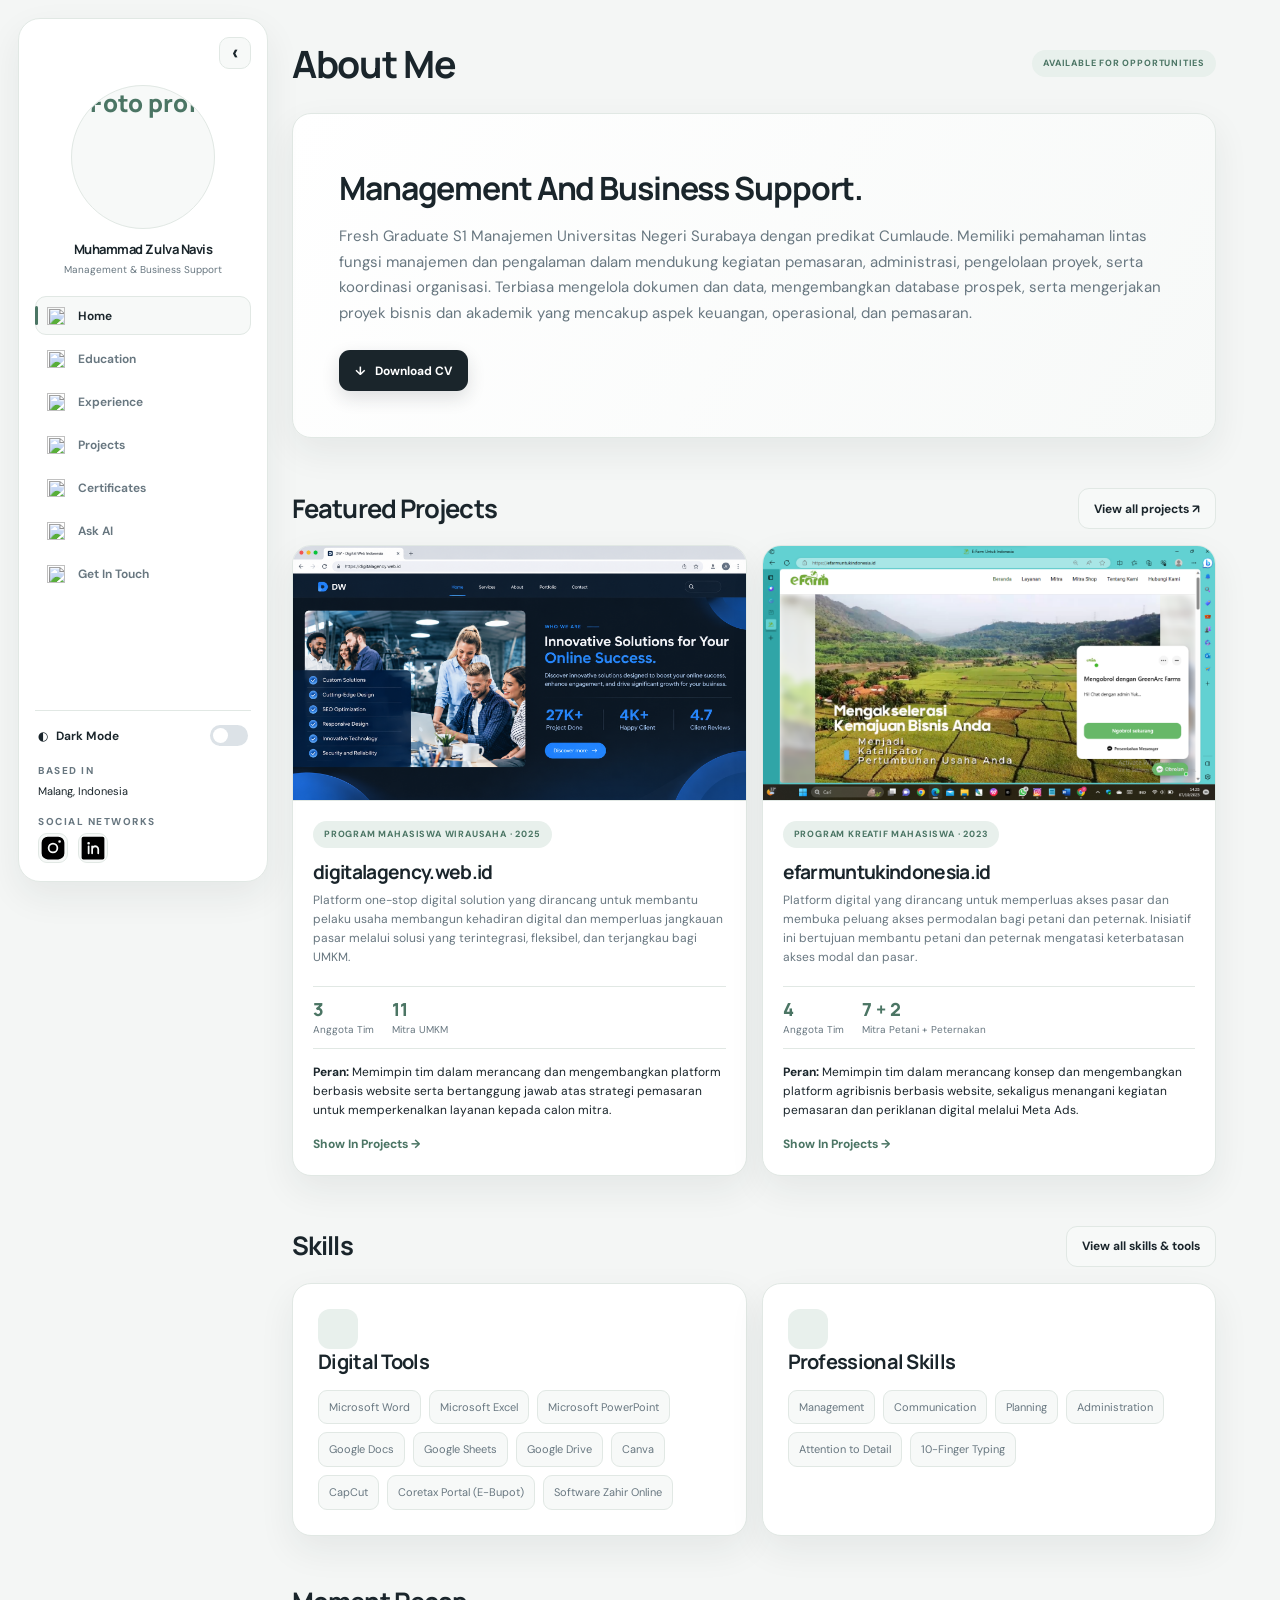
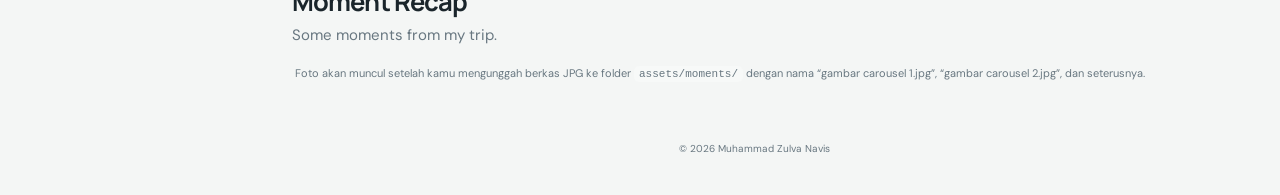
==== index.html @ 905a5ba7 "add new index.html" ====
<!doctype html>
<html lang="id">
<head>
  <meta charset="utf-8"><meta name="viewport" content="width=device-width, initial-scale=1">
  <meta name="description" content="Portfolio Muhammad Zulva Navis — Management & Business Support.">
  <title>Muhammad Zulva Navis | Portfolio</title>
  <link rel="stylesheet" href="styles.css">
</head>
<body data-page="home" data-level="root">
  <header class="mobile-topbar"><span class="mobile-brand">Muhammad Zulva Navis</span><button class="mobile-menu" id="menu-toggle" type="button" aria-label="Buka menu" aria-expanded="false">☰</button></header>
  <div class="app-shell"><aside class="sidebar" id="sidebar"></aside>
    <main class="main-content">
      <header class="page-heading"><div><h1>About Me</h1></div><span class="status-pill">AVAILABLE FOR OPPORTUNITIES</span></header>
      <section class="card intro-card"><h2>Management And Business Support.</h2>
        <p>Fresh Graduate S1 Manajemen Universitas Negeri Surabaya dengan predikat Cumlaude. Memiliki pemahaman lintas fungsi manajemen dan pengalaman dalam mendukung kegiatan pemasaran, administrasi, pengelolaan proyek, serta koordinasi organisasi. Terbiasa mengelola dokumen dan data, mengembangkan database prospek, serta mengerjakan proyek bisnis dan akademik yang mencakup aspek keuangan, operasional, dan pemasaran.</p>
        <a class="button primary" href="https://drive.google.com/file/d/15mM51XFR26ovUHd09dBPt7KfAtYAJ9aQ/view?usp=sharing" target="_blank" rel="noopener noreferrer">↓ &nbsp; Download CV</a>
      </section>
      <section class="content-section"><div class="section-heading"><div><h2>Featured Projects</h2></div><a class="button secondary" href="projects/">View all projects ↗</a></div>
        <div class="project-grid">
          <article class="card project-card featured-project-card"><div class="featured-project-cover"><img src="./assets/asset.webdwi3.png" alt="Thumbnail platform digitalagency.web.id"></div>
            <div class="featured-project-content"><span class="tag">PROGRAM MAHASISWA WIRAUSAHA · 2025</span><h3>digitalagency.web.id</h3><p>Platform one-stop digital solution yang dirancang untuk membantu pelaku usaha membangun kehadiran digital dan memperluas jangkauan pasar melalui solusi yang terintegrasi, fleksibel, dan terjangkau bagi UMKM.</p><div class="metrics"><div><strong>3</strong><span>Anggota Tim</span></div><div><strong>11</strong><span>Mitra UMKM</span></div></div><p class="role"><b>Peran:</b> Memimpin tim dalam merancang dan mengembangkan platform berbasis website serta bertanggung jawab atas strategi pemasaran untuk memperkenalkan layanan kepada calon mitra.</p><a class="text-link" href="projects/">Show In Projects →</a></div>
          </article>
          <article class="card project-card featured-project-card"><div class="featured-project-cover"><img src="./assets/asset.webefarm.png" alt="Thumbnail platform efarmuntukindonesia.id"></div>
            <div class="featured-project-content"><span class="tag">PROGRAM KREATIF MAHASISWA · 2023</span><h3>efarmuntukindonesia.id</h3><p>Platform digital yang dirancang untuk memperluas akses pasar dan membuka peluang akses permodalan bagi petani dan peternak. Inisiatif ini bertujuan membantu petani dan peternak mengatasi keterbatasan akses modal dan pasar.</p><div class="metrics"><div><strong>4</strong><span>Anggota Tim</span></div><div><strong>7 + 2</strong><span>Mitra Petani + Peternakan</span></div></div><p class="role"><b>Peran:</b> Memimpin tim dalam merancang konsep dan mengembangkan platform agribisnis berbasis website, sekaligus menangani kegiatan pemasaran dan periklanan digital melalui Meta Ads.</p><a class="text-link" href="projects/">Show In Projects →</a></div>
          </article>
        </div>
      </section>
      <section class="content-section skills-home-section" id="skills">
        <div class="section-heading"><div><h2>Skills</h2></div><button class="button secondary" id="open-skills-dialog" type="button">View all skills &amp; tools</button></div>
        <div class="skills-grid">
          <section class="card skills-card"><div class="icon-tile"><img src="./assets/asset.degitaltools.svg" alt=""></div><h2>Digital Tools</h2><ul class="tag-list"><li>Microsoft Word</li><li>Microsoft Excel</li><li>Microsoft PowerPoint</li><li>Google Docs</li><li>Google Sheets</li><li>Google Drive</li><li>Canva</li><li>CapCut</li><li>Coretax Portal (E-Bupot)</li><li>Software Zahir Online</li></ul></section>
          <section class="card skills-card"><div class="icon-tile"><img src="./assets/asset.professionalskill.svg" alt=""></div><h2>Professional Skills</h2><ul class="tag-list"><li>Management</li><li>Communication</li><li>Planning</li><li>Administration</li><li>Attention to Detail</li><li>10-Finger Typing</li></ul></section>
        </div>
        <dialog class="skills-dialog" id="skills-dialog" aria-labelledby="skills-dialog-title" aria-describedby="skills-dialog-description">
          <div class="skills-dialog-header"><div><p class="eyebrow">MUHAMMAD ZULVA NAVIS</p><h2 id="skills-dialog-title">Skills &amp; Digital Tools</h2></div><button class="skills-dialog-close" id="close-skills-dialog" type="button" aria-label="Close skills dialog" autofocus>×</button></div>
          <div class="skills-dialog-content"><p class="muted" id="skills-dialog-description">Complete list of professional skills and digital tools.</p>
            <section class="skills-dialog-section" aria-labelledby="dialog-tools-title"><h3 id="dialog-tools-title">Digital Tools</h3><ul class="tag-list"><li>Microsoft Word</li><li>Microsoft Excel</li><li>Microsoft PowerPoint</li><li>Google Docs</li><li>Google Sheets</li><li>Google Drive</li><li>Canva</li><li>CapCut</li><li>Coretax Portal (E-Bupot)</li><li>Software Zahir Online</li></ul></section>
            <section class="skills-dialog-section" aria-labelledby="dialog-professional-title"><h3 id="dialog-professional-title">Professional Skills</h3><ul class="tag-list"><li>Communication</li><li>Teamwork</li><li>Planning</li><li>Problem Solving</li><li>Management</li><li>Administration</li><li>Documentation</li><li>Data Recapitulation</li><li>Coordination</li><li>Attention to Detail</li><li>Organization</li><li>10-Finger Typing</li></ul></section>
          </div>
        </dialog>
      </section>
      <section class="content-section moment-section" id="moment-recap">
        <div class="section-heading"><div><h2>Moment Recap</h2><p class="muted">Some moments from my trip.</p></div></div>
        <div class="moment-carousel" id="moment-carousel" role="region" aria-label="Foto Moment Recap" hidden>
          <div class="moment-column"></div>
          <div class="moment-column"></div>
          <div class="moment-column"></div>
        </div>
        <p class="note moment-empty" id="moment-empty">Foto akan muncul setelah kamu mengunggah berkas JPG ke folder <code>assets/moments/</code> dengan nama “gambar carousel 1.jpg”, “gambar carousel 2.jpg”, dan seterusnya.</p>
        <button class="button secondary moment-pause" id="moment-pause" type="button" aria-pressed="false" hidden>Movement pause</button>
      </section>
      <footer class="site-footer">© <span class="current-year"></span> Muhammad Zulva Navis</footer>
    </main>
  </div><script src="script.js"></script>
</body>
</html>
---- styles.css ----
@import url('https://fonts.googleapis.com/css2?family=DM+Sans:wght@400;500;600;700&family=Manrope:wght@500;600;700;800&display=swap');
:root{color-scheme:light;--bg:#f3f4f6;--surface:#fff;--surface-soft:#f8f9fa;--text:#1b222b;--muted:#737e8a;--line:#e2e6e9;--accent:#496c60;--accent-soft:#eaf0ed;--shadow:0 12px 36px #2330260a}
*{box-sizing:border-box}html{min-width:320px}body{margin:0;background:var(--bg);color:var(--text);font:15px/1.7 'DM Sans',Inter,ui-sans-serif,system-ui,-apple-system,'Segoe UI',sans-serif}h1,h2,h3{font-family:Manrope,Inter,ui-sans-serif,system-ui,-apple-system,'Segoe UI',sans-serif;line-height:1.25;letter-spacing:-.035em;margin-top:0}h1{font-size:clamp(1.8rem,3vw,2.35rem);margin:0}h2{font-size:clamp(1.25rem,2vw,1.7rem);margin:0 0 .65rem}h3{font-size:1.14rem;margin:0 0 .55rem}p{margin:.5rem 0 1rem}a{color:inherit}.app-shell{max-width:1600px;margin:0 auto}.sidebar{position:fixed;inset:18px auto 18px max(18px,calc((100vw - 1600px)/2 + 18px));width:250px;background:var(--surface);border:1px solid var(--line);border-radius:22px;padding:18px 16px;display:flex;flex-direction:column;z-index:5;overflow-y:auto;overscroll-behavior-y:contain;scrollbar-width:thin;scrollbar-color:var(--line) transparent;box-shadow:var(--shadow)}.brand{display:grid;place-items:center;width:35px;height:35px;border-radius:11px;background:var(--accent);color:#fff;text-decoration:none;font:800 12px Manrope,system-ui;letter-spacing:.06em}.identity{text-align:center;padding:13px 0 18px}.avatar{display:grid;place-items:center;width:84px;height:84px;margin:0 auto 12px;border:1px solid var(--line);border-radius:50%;background:var(--surface-soft);color:var(--accent);font:800 24px Manrope,system-ui;box-shadow:0 5px 15px #00000001}.identity h2{font-size:13px;margin:0 0 4px}.identity p{font-size:10px;color:var(--muted);margin:0}.sidebar nav{display:grid;gap:4px}.nav-link{position:relative;display:flex;align-items:center;gap:13px;min-height:39px;padding:8px 11px;border:1px solid transparent;border-radius:11px;text-decoration:none;color:var(--muted);font-size:12px;font-weight:650;transition:background .16s,color .16s,border-color .16s}.nav-icon{width:18px;text-align:center;font-size:17px}.nav-icon-image{width:18px;height:18px;flex:0 0 18px;object-fit:contain}.nav-link:hover,.nav-link[aria-current="page"]{background:var(--surface-soft);border-color:var(--line);color:var(--text)}.nav-link[aria-current="page"]::before{content:'';width:3px;height:19px;position:absolute;margin-left:-12px;border-radius:4px;background:var(--accent)}.sidebar-bottom{margin-top:auto;padding:14px 3px 0;border-top:1px solid var(--line);font-size:11px}.sidebar-bottom p{margin:3px 0}.side-caption,.eyebrow{font-size:10px;letter-spacing:.15em;font-weight:750;color:var(--muted)}.theme-control{display:flex;align-items:center;justify-content:space-between;gap:10px;margin-bottom:16px;font-size:12px;font-weight:650;cursor:pointer}.theme-control input{position:absolute;opacity:0}.switch{width:38px;height:21px;border-radius:99px;background:#dce2e7;position:relative;transition:.2s}.switch::after{content:'';position:absolute;left:3px;top:3px;width:15px;height:15px;border-radius:50%;background:#fff;transition:.2s}.theme-control input:checked+.switch{background:var(--accent)}.theme-control input:checked+.switch::after{transform:translateX(17px)}.social-note{font-size:10px;color:var(--muted)}.main-content{margin-left:292px;padding:36px clamp(24px,5vw,74px) 28px 0;max-width:calc(1600px - 260px)}.page-heading,.section-heading{display:flex;justify-content:space-between;align-items:center;gap:18px;margin-bottom:22px}.page-heading{min-height:55px}.page-heading .eyebrow,.section-heading .eyebrow{margin:0 0 5px}.page-heading p.muted,.section-heading p.muted{margin:5px 0 0}.status-pill,.tag{display:inline-flex;align-items:center;border-radius:99px;background:var(--accent-soft);color:var(--accent);padding:6px 11px;font-weight:750;font-size:9px;letter-spacing:.09em}.card{background:var(--surface);border:1px solid var(--line);border-radius:19px;box-shadow:var(--shadow)}.intro-card{padding:clamp(24px,4vw,46px);background:linear-gradient(120deg,var(--surface),var(--surface-soft))}.intro-card h2{max-width:720px;font-size:clamp(1.5rem,2.5vw,2rem);margin:.5rem 0 1rem}.intro-card>p:not(.eyebrow){max-width:900px;color:#4d5864}.button{display:inline-flex;align-items:center;justify-content:center;min-height:41px;padding:9px 15px;border:1px solid transparent;border-radius:11px;text-decoration:none;font:700 12px 'DM Sans',Inter,system-ui,sans-serif;white-space:nowrap;cursor:pointer;transition:transform .15s,background .15s}.button:hover{transform:translateY(-1px)}.primary{background:#1d2622;color:white;box-shadow:0 6px 14px #12201b1c}.intro-card .button{margin-top:8px}.secondary{background:var(--surface-soft);border-color:var(--line);color:var(--text)}.content-section{margin-top:50px}.section-heading{margin-bottom:16px}.section-heading h2{margin:0}.muted{color:var(--muted)}.project-grid{display:grid;grid-template-columns:repeat(2,minmax(0,1fr));gap:15px}.project-card{padding:23px}.project-card h2,.project-card h3{font-size:1.2rem;margin:13px 0 7px;overflow-wrap:anywhere}.project-card>p{color:var(--muted);font-size:13px}.project-card .role{color:var(--text)}.metrics{display:flex;gap:32px;margin:16px 0;padding:13px 0;border-block:1px solid var(--line)}.metrics div{display:grid}.metrics strong{font:800 21px Manrope,system-ui;color:var(--accent)}.metrics span{font-size:10px;color:var(--muted)}.text-link{font-size:12px;color:var(--accent);font-weight:750;text-decoration:none}.text-link:hover{text-decoration:underline}.site-footer{padding:42px 0 10px;text-align:center;color:var(--muted);font-size:10px}.education-card{display:flex;align-items:center;gap:22px;padding:clamp(25px,5vw,48px)}.edu-mark{display:grid;place-items:center;flex:0 0 auto;width:74px;height:74px;border-radius:18px;background:var(--accent-soft);color:var(--accent);font:800 14px Manrope,system-ui}.education-card h2{font-size:1.65rem}.education-card p{margin:.3rem 0}.education-facts{display:flex;gap:12px;margin-top:18px}.education-facts span{padding:7px 11px;background:var(--surface-soft);border:1px solid var(--line);border-radius:10px;font-size:12px}.education-facts b{color:var(--accent)}.timeline{display:grid;gap:14px}.timeline-card{padding:23px 25px;border-left:3px solid var(--accent)}.date{color:var(--accent);font-size:10px;letter-spacing:.1em;font-weight:750}.timeline-card h2,.leadership-card h2{margin:7px 0 2px;font-size:1.2rem}.timeline-card p{margin:2px 0}.timeline-card ul{padding-left:19px;margin:.8rem 0 0;color:#4e5966;font-size:13px}.timeline-card li+li{margin-top:5px}.leadership-card{padding:25px}.leadership-card>p{color:#4e5966}.highlight-stat{display:flex;align-items:center;gap:14px;padding:14px 17px;margin-top:17px;border-radius:13px;background:var(--accent-soft)}.highlight-stat strong{font:800 28px Manrope,system-ui;color:var(--accent)}.highlight-stat span{font-size:12px;color:var(--muted)}.project-list{display:grid;gap:14px}.project-list .project-card{padding:24px 26px}.project-list .project-card h2{font-size:1.35rem}.project-list .metrics{max-width:340px}.skills-grid{display:grid;grid-template-columns:repeat(2,minmax(0,1fr));gap:15px}.skills-card{padding:25px}.icon-tile{display:grid;place-items:center;width:40px;height:40px;border-radius:12px;background:var(--accent-soft);color:var(--accent);font-size:19px}.skills-card .eyebrow{margin:18px 0 5px}.skills-card h2{font-size:1.25rem}.tag-list{display:flex;flex-wrap:wrap;gap:8px;list-style:none;padding:0;margin:16px 0 0}.tag-list li{padding:7px 10px;border:1px solid var(--line);background:var(--surface-soft);border-radius:9px;color:var(--muted);font-size:11px}.note{font-size:11px;color:var(--muted);margin:14px 3px}.certificate-grid{display:grid;grid-template-columns:repeat(2,minmax(0,1fr));gap:13px}.certificate-card{padding:21px}.certificate-card h2{font-size:1rem;margin:9px 0 5px}.certificate-card p{font-size:12px;color:var(--muted);margin:0}.ask-card{max-width:880px;padding:26px}.ask-intro{display:flex;gap:14px;align-items:flex-start;margin-bottom:22px}.ask-intro h2{font-size:1.25rem;margin:2px 0 5px}.ask-intro p{font-size:12px;margin:0}.ask-card label{display:block;font-weight:700;font-size:12px;margin-bottom:8px}.ask-row{display:flex;gap:9px}.ask-row input{flex:1;min-width:0;border:1px solid var(--line);border-radius:11px;padding:10px 13px;background:var(--surface-soft);color:var(--text);font:inherit;font-size:13px}.suggestions{display:flex;flex-wrap:wrap;gap:8px;margin-top:12px}.suggestions button{border:1px solid var(--line);border-radius:99px;background:var(--surface-soft);color:var(--muted);padding:7px 10px;font:600 10px 'DM Sans',Inter,system-ui,sans-serif;cursor:pointer}.suggestions button:hover{color:var(--text);border-color:var(--accent)}.answer{min-height:48px;padding:13px 15px;margin-top:16px;border-radius:11px;background:var(--surface-soft);color:var(--muted);font-size:12px}.contact-card{max-width:850px;padding:clamp(25px,5vw,46px)}.contact-card h2{max-width:600px;margin:.5rem 0;font-size:clamp(1.45rem,2.4vw,1.9rem)}.contact-methods{display:grid;gap:10px;margin-top:28px}.contact-method{display:flex;align-items:center;gap:13px;padding:13px;border:1px solid var(--line);border-radius:13px;text-decoration:none;background:var(--surface-soft)}.contact-method>span:nth-child(2){display:grid;min-width:0}.contact-method small{font-size:9px;color:var(--muted);letter-spacing:.12em;font-weight:750}.contact-method b{font-size:12px;overflow-wrap:anywhere}.contact-method .arrow{margin-left:auto;color:var(--accent)}
.mobile-menu{display:none}body.dark{color-scheme:dark;--bg:#121715;--surface:#1a211e;--surface-soft:#202925;--text:#edf3ef;--muted:#a1ada6;--line:#303b35;--accent:#91bda8;--accent-soft:#263a31;--shadow:0 12px 36px #0002}body.dark .intro-card>p:not(.eyebrow),body.dark .timeline-card ul,body.dark .leadership-card>p{color:#c3cec7}
@media(max-width:1000px){.sidebar{width:218px;left:12px;inset-block:12px}.main-content{margin-left:252px;padding-right:22px}.certificate-grid,.skills-grid{grid-template-columns:1fr 1fr}}
@media(max-width:700px){.sidebar{inset:0 auto 0 0;width:min(82vw,290px);border-radius:0 20px 20px 0;transform:translateX(-105%);transition:transform .24s;box-shadow:0 0 0 100vmax #0006}.sidebar.open{transform:translateX(0)}.main-content{margin-left:0;padding:22px}.page-heading:not(:has(.status-pill)){align-items:flex-start}.section-heading{flex-direction:column}.section-heading>.button{margin-top:3px}.education-card{gap:13px}.education-card h2{font-size:1.2rem}.project-grid{grid-template-columns:1fr}.certificate-grid,.skills-grid{grid-template-columns:1fr}.mobile-menu{display:block}}
@media(max-width:390px){.page-heading:not(:has(.status-pill)){align-items:flex-start}.section-heading{flex-direction:column}.section-heading>.button{margin-top:3px}.education-card{gap:13px}.education-card h2{font-size:1rem}.education-card .edu-mark{width:60px;height:60px;font-size:11px}.education-facts{flex-direction:column}.education-facts span{font-size:10px}.timeline-card{padding:16px 18px}.project-card h2,.project-card h3{font-size:1rem}.contact-card h2{font-size:1.2rem}.ask-card{padding:16px}.contact-methods{gap:8px}.contact-method{padding:10px;font-size:11px}}

/* Moment Recap: three continuously looping photo columns. */
.moment-carousel[hidden],.moment-pause[hidden]{display:none}
.moment-carousel{display:grid;grid-template-columns:repeat(3,minmax(0,1fr));gap:14px;height:460px;overflow:hidden;position:relative;border-radius:18px}
.moment-column{min-width:0;overflow:hidden;position:relative;-webkit-mask-image:linear-gradient(to bottom,transparent,black 9%,black 91%,transparent);mask-image:linear-gradient(to bottom,transparent,black 9%,black 91%,transparent)}
.moment-track{display:flex;flex-direction:column;will-change:transform;animation:moment-scroll-up 34s linear infinite}
.moment-column:nth-child(2) .moment-track{animation-name:moment-scroll-down;animation-duration:40s}
.moment-column:nth-child(3) .moment-track{animation-duration:38s}
.moment-sequence{display:grid;gap:12px;padding-bottom:12px}
.moment-card{margin:0;overflow:hidden;border:1px solid var(--line);border-radius:15px;background:var(--surface);box-shadow:var(--shadow)}
.moment-card img{display:block;width:100%;aspect-ratio:4/3;object-fit:cover}
.moment-column:hover .moment-track{animation-play-state:paused}
.moment-carousel.is-paused .moment-track{animation-play-state:paused}
.moment-pause{margin-top:14px}
.moment-empty code{padding:2px 5px;border-radius:5px;background:var(--surface-soft)}
@keyframes moment-scroll-up{to{transform:translateY(-50%)}}
@keyframes moment-scroll-down{from{transform:translateY(-50%)}to{transform:translateY(0)}}
@media(max-width:700px){.moment-carousel{grid-template-columns:repeat(2,minmax(0,1fr));gap:10px;height:360px;min-height:260px}.moment-column:nth-child(3){display:none}.moment-sequence{gap:10px;padding-bottom:10px}.moment-card{border-radius:12px}}
@media(max-width:390px){.moment-carousel{height:320px}.moment-card img{aspect-ratio:1/1}}
@media(prefers-reduced-motion:reduce){.moment-track{animation-play-state:paused!important}}

/* Segmented controls for switching content groups on detail pages. */
.segmented-control{display:flex;align-items:center;gap:4px;width:max-content;max-width:100%;margin:0 0 18px;padding:4px;overflow-x:auto;border:1px solid var(--line);border-radius:15px;background:var(--surface-soft);scrollbar-width:thin}
.segment-button{display:inline-flex;flex:0 0 auto;align-items:center;justify-content:center;min-height:40px;padding:8px 16px;border:0;border-radius:11px;background:transparent;color:var(--muted);font:700 13px 'DM Sans',Inter,system-ui,sans-serif;white-space:nowrap;cursor:pointer;transition:background .18s,color .18s,box-shadow .18s}
.segment-button:hover{color:var(--text)}
.segment-button.is-active{background:var(--text);color:var(--surface);box-shadow:0 4px 10px rgba(26,37,43,.14)}
.segment-button:focus-visible,.tab-panel:focus-visible{outline:3px solid color-mix(in srgb,var(--accent) 50%,transparent);outline-offset:2px}
.tab-panel[hidden]{display:none}
@media(max-width:700px){.segmented-control{width:100%;margin-bottom:16px}.segment-button{flex:1 0 auto;padding-inline:13px;font-size:12px}}

/* Education and experience records with aligned metadata and expandable details. */
.record-card{padding:22px 24px;border:1px solid var(--line);border-radius:18px;background:var(--surface);box-shadow:var(--shadow)}
.record-row{display:flex;align-items:flex-start;justify-content:space-between;gap:28px}
.record-main{display:flex;align-items:center;gap:15px;min-width:0}
.record-logo{display:grid;place-items:center;flex:0 0 56px;width:56px;height:56px;border:1px solid var(--line);border-radius:14px;background:var(--surface-soft)}
.record-logo img{display:block;width:50px;height:50px;object-fit:contain}
.record-copy{min-width:0}
.record-kicker{display:block;margin-bottom:4px;color:var(--muted);font-size:9px;font-weight:750;letter-spacing:.13em}
.record-copy h2{margin:0 0 3px;font-size:clamp(1.05rem,1.7vw,1.32rem);letter-spacing:-.025em}
.record-copy p{margin:0;color:var(--muted);font-size:13px;font-weight:600}
.record-meta{display:grid;flex:0 0 min(31%,270px);justify-items:end;gap:9px;padding-top:3px;text-align:right}
.record-meta-line{display:grid;gap:1px;color:var(--muted);font-size:12px;line-height:1.45}
.record-meta-line b{color:var(--muted);font-size:9px;letter-spacing:.1em}
.record-score{display:inline-flex;align-items:center;justify-content:center;padding:6px 10px;border:1px solid var(--line);border-radius:99px;background:var(--surface-soft);color:var(--text);font-size:11px;font-weight:750}
.record-score b{margin-right:5px;color:var(--accent)}
.record-details{margin-top:17px;padding-top:13px;border-top:1px solid var(--line)}
.record-details summary{display:flex;align-items:center;justify-content:space-between;gap:12px;color:var(--text);font-size:12px;font-weight:750;cursor:pointer;list-style:none}
.record-details summary::-webkit-details-marker{display:none}
.record-details summary::after{content:'⌄';color:var(--muted);font-size:17px;line-height:1;transition:transform .18s ease}
.record-details[open] summary::after{transform:rotate(180deg)}
.record-details-content{padding-top:12px;color:var(--muted);font-size:13px}
.record-details-content p{margin:0 0 9px}
.record-details-content ul{margin:0;padding-left:19px}
.record-details-content li+li{margin-top:6px}
.record-details-content .highlight-stat{max-width:400px}
@media(max-width:700px){.record-card{padding:17px}.record-row{display:grid;grid-template-columns:minmax(0,1fr);gap:14px}.record-main{gap:12px}.record-logo{flex-basis:48px;width:48px;height:48px;border-radius:12px}.record-logo img{width:42px;height:42px}.record-meta{grid-template-columns:repeat(2,minmax(0,1fr));justify-items:start;flex-basis:auto;gap:8px 12px;padding:0;text-align:left}.record-meta-line{justify-items:start}}
@media(max-width:390px){.record-meta{grid-template-columns:1fr}.record-copy h2{font-size:1rem}.record-copy p{font-size:12px}}

/* Keep adjacent education records distinct in both segmented panels. */
#education-panel-formal>.record-card+.record-card,#education-panel-training>.record-card+.record-card{margin-top:16px}
@media(max-width:700px){#education-panel-formal>.record-card+.record-card,#education-panel-training>.record-card+.record-card{margin-top:12px}}


/* Shared visual direction: calm neutrals, deep ink and muted green. */
:root{color-scheme:light;--bg:#f4f6f5;--surface:#fff;--surface-soft:#f7f9f8;--text:#1a252b;--muted:#687780;--line:#e1e8e4;--accent:#4b7564;--accent-soft:#e8f0ec;--shadow:0 14px 36px rgba(28,48,39,.07)}
body.dark{color-scheme:dark;--bg:#131a17;--surface:#1b2420;--surface-soft:#222d28;--text:#eef4f0;--muted:#a4b2aa;--line:#34423b;--accent:#9bc3ad;--accent-soft:#293d33;--shadow:0 14px 36px rgba(0,0,0,.2)}
body{font-family:'DM Sans',Inter,ui-sans-serif,system-ui,-apple-system,'Segoe UI',sans-serif}
h1,h2,h3,.identity h2,.mobile-brand{font-family:Manrope,'DM Sans',Inter,ui-sans-serif,system-ui,sans-serif}
.primary{background:var(--text);color:var(--surface);box-shadow:0 7px 18px rgba(26,37,43,.14)}
.intro-card>p:not(.eyebrow),.timeline-card ul,.leadership-card>p{color:var(--muted)}
body.dark .intro-card>p:not(.eyebrow),body.dark .timeline-card ul,body.dark .leadership-card>p{color:var(--muted)}

/* Desktop sidebar collapse and its always-visible control. */
.sidebar-topbar{display:flex;justify-content:flex-end;min-height:31px;margin-bottom:3px}
.sidebar-collapse{display:grid;place-items:center;width:32px;height:32px;border:1px solid var(--line);border-radius:10px;background:var(--surface-soft);color:var(--text);font:600 22px/1 'DM Sans',sans-serif;cursor:pointer;transition:background .18s,color .18s,transform .22s}
.sidebar-collapse:hover{background:var(--accent-soft);color:var(--accent)}
.sidebar-collapse span{display:block;transition:transform .22s ease}
.sidebar{transition:width .24s ease,padding .24s ease;overflow-x:hidden}
.avatar{overflow:hidden}
.avatar img{display:block;width:100%;height:100%;border-radius:inherit;object-fit:cover;object-position:center}
.social-links{display:flex;align-items:center;gap:9px}
.social-links a{display:grid;place-items:center;width:30px;height:30px;border:1px solid var(--line);border-radius:9px;background:var(--surface-soft);transition:background .18s,border-color .18s,transform .18s}
.social-links a:hover{background:var(--accent-soft);border-color:var(--accent);transform:translateY(-1px)}
.social-links img{display:block;width:17px;height:17px;object-fit:contain}
.download-icon{display:block;width:16px;height:16px;filter:brightness(0) invert(1)}
.main-content{transition:margin-left .24s ease,max-width .24s ease}
.theme-label{display:inline-flex;align-items:center;gap:8px}
.sidebar-collapse:focus-visible,.mobile-menu:focus-visible,.nav-link:focus-visible{outline:3px solid color-mix(in srgb,var(--accent) 45%,transparent);outline-offset:2px}
.avatar svg{width:38px;height:38px;fill:none;stroke:currentColor;stroke-width:1.6;stroke-linecap:round;stroke-linejoin:round}
.mobile-topbar{display:none}
.sidebar-backdrop{display:none}
@media(min-width:701px){
  body:not(.sidebar-collapsed) .identity .avatar{width:144px;height:144px}
  body.sidebar-collapsed .sidebar{width:82px;padding:18px 10px}
  body.sidebar-collapsed .main-content{margin-left:124px;max-width:calc(1600px - 92px)}
  body.sidebar-collapsed .sidebar-collapse span{transform:rotate(180deg)}
  body.sidebar-collapsed .identity{padding:10px 0 16px}
  body.sidebar-collapsed .identity .avatar{width:48px;height:48px;margin-bottom:0}
  body.sidebar-collapsed .identity h2,body.sidebar-collapsed .identity p{display:none}
  body.sidebar-collapsed .nav-link{justify-content:center;gap:0;padding-inline:7px}
  body.sidebar-collapsed .nav-link>span:last-child{position:absolute;width:1px;height:1px;padding:0;margin:-1px;overflow:hidden;clip:rect(0,0,0,0);white-space:nowrap;border:0}
  body.sidebar-collapsed .nav-link[aria-current="page"]::before{left:4px;margin-left:0}
  body.sidebar-collapsed .sidebar-bottom{padding-inline:0}
  body.sidebar-collapsed .theme-control{justify-content:center}
  body.sidebar-collapsed .theme-control .theme-text{position:absolute;width:1px;height:1px;padding:0;margin:-1px;overflow:hidden;clip:rect(0,0,0,0);white-space:nowrap;border:0}
  body.sidebar-collapsed .sidebar-bottom>p{display:none}
}
@media(min-width:701px) and (max-width:1000px){
  body.sidebar-collapsed .sidebar{width:74px;padding-inline:9px}
  body.sidebar-collapsed .main-content{margin-left:106px;max-width:calc(100% - 108px)}
}

/* Mobile: a compact top bar controls the drawer from every route. */
@media(max-width:700px){
  body.mobile-sidebar-open{overflow:hidden}
  .mobile-topbar{position:fixed;inset:0 0 auto;z-index:7;display:flex;align-items:center;justify-content:space-between;gap:12px;height:62px;padding:0 16px;background:color-mix(in srgb,var(--surface) 94%,transparent);border-bottom:1px solid var(--line);backdrop-filter:blur(12px)}
  .mobile-brand{min-width:0;overflow:hidden;color:var(--text);font-size:13px;font-weight:800;letter-spacing:-.02em;text-overflow:ellipsis;white-space:nowrap}
  .mobile-menu{display:grid;place-items:center;flex:0 0 42px;width:42px;height:42px;padding:0;border:1px solid var(--line);border-radius:12px;background:var(--surface);color:var(--text);font:500 23px/1 'DM Sans',sans-serif;cursor:pointer;box-shadow:var(--shadow)}
  .sidebar{inset:0 auto 0 0;z-index:6;width:min(82vw,290px);padding:16px;border-radius:0 20px 20px 0;transform:translateX(-105%);transition:transform .24s ease,box-shadow .24s ease;box-shadow:var(--shadow)}
  .sidebar.open{transform:translateX(0)}
  .sidebar-backdrop{position:fixed;inset:0;z-index:5;display:none;width:100%;height:100%;border:0;background:rgba(17,27,23,.38);cursor:pointer}
  body.mobile-sidebar-open .sidebar-backdrop{display:block}
  .sidebar-collapse{display:none}
  .main-content{margin-left:0;max-width:none;padding:82px 22px 28px}
  .section-heading{flex-direction:column;align-items:flex-start}
  .section-heading>.button{align-self:flex-start;margin-top:3px}
  .moment-carousel:hover .moment-track{animation-play-state:running}
  .moment-column:hover .moment-track{animation-play-state:paused}
}
@media(max-width:390px){.main-content{padding-inline:17px}.mobile-topbar{padding-inline:13px}}
.social-links {display: flex; align-items: center; gap: 10px;}
.social-links img {display: block; width: 28px; height: 28px; object-fit: contain;}
.sidebar .social-links img {width: 28px; height: 28px; object-fit: contain;}

/* Project cards and expandable writeups; scoped so other pages keep their layout. */
body[data-page="projects"] .projects-grid{grid-template-columns:repeat(3,minmax(0,1fr));gap:16px;align-items:start}
body[data-page="projects"] .projects-grid>.project-card{display:flex;flex-direction:column;min-width:0;padding:0;overflow:hidden}
body[data-page="projects"] .project-cover{position:relative;display:flex;flex-direction:column;justify-content:flex-end;gap:7px;min-height:150px;aspect-ratio:16/9;padding:17px;overflow:hidden;background:linear-gradient(135deg,#e8f0ec,#ceded5);color:#20362d}
body[data-page="projects"] .project-cover::before{position:absolute;right:-32px;bottom:-70px;width:180px;height:180px;border:1px solid currentColor;border-radius:50%;content:"";opacity:.16}
body[data-page="projects"] .project-cover::after{position:absolute;right:22px;bottom:18px;width:82px;height:82px;border:1px solid currentColor;border-radius:24px;content:"";opacity:.14;transform:rotate(18deg)}
body[data-page="projects"] .project-cover>span,body[data-page="projects"] .project-cover>strong,body[data-page="projects"] .project-cover>i{position:relative;z-index:1}
body[data-page="projects"] .project-cover>span{font-size:8px;font-weight:800;letter-spacing:.16em;opacity:.75}
body[data-page="projects"] .project-cover>strong{max-width:80%;font:800 17px/1.25 Manrope,'DM Sans',sans-serif;overflow-wrap:anywhere}
body[data-page="projects"] .project-cover>i{position:absolute;top:16px;right:16px;display:grid;place-items:center;width:42px;height:42px;border:1px solid currentColor;border-radius:13px;background:#ffffff55;font:800 12px Manrope,sans-serif;font-style:normal}
body[data-page="projects"] .project-cover--farm{background:linear-gradient(135deg,#e4f0e8,#b8d5c0);color:#244b35}
body[data-page="projects"] .project-cover--outdoor{background:linear-gradient(135deg,#f5eadd,#e5c49f);color:#674529}
body[data-page="projects"] .project-cover--accounting{background:linear-gradient(135deg,#e5edf6,#c0d0e4);color:#2b4566}
body[data-page="projects"] .project-cover--tax{background:linear-gradient(135deg,#f3eee0,#e4d39e);color:#554719}
body[data-page="projects"] .project-cover--cycle{background:linear-gradient(135deg,#e9eaf1,#c9cadd);color:#393c5a}
body[data-page="projects"] .project-cover--personal{background:linear-gradient(135deg,#f0e8f3,#d8c5e1);color:#51385f}
body[data-page="projects"] .project-cover img{position:absolute;inset:0;width:100%;height:100%;object-fit:cover}
body[data-page="projects"] .project-card-content{display:flex;flex:1;flex-direction:column;padding:17px}
body[data-page="projects"] .project-card-content>.tag{align-self:flex-start}
body[data-page="projects"] .project-card-content h2{margin:12px 0 7px;font-size:1.08rem;line-height:1.25}
body[data-page="projects"] .project-card-content>p{display:-webkit-box;overflow:hidden;margin:0 0 9px;color:var(--muted);font-size:12px;line-height:1.55;-webkit-box-orient:vertical;-webkit-line-clamp:10}
body[data-page="projects"] .project-card-content>p.role{display:block;margin-top:2px;color:var(--text);-webkit-line-clamp:unset}
body[data-page="projects"] .project-card-content .metrics{gap:18px;margin:8px 0 12px;padding:10px 0}
body[data-page="projects"] .project-card-content .metrics strong{font-size:18px}
body[data-page="projects"] .project-explore{margin-top:auto;padding-top:12px;border-top:1px solid var(--line)}
body[data-page="projects"] .project-explore summary{display:flex;align-items:center;justify-content:space-between;gap:10px;color:var(--text);font-size:12px;font-weight:800;cursor:pointer;list-style:none}
body[data-page="projects"] .project-explore summary::-webkit-details-marker{display:none}
body[data-page="projects"] .project-explore summary span{font-size:16px;transition:transform .18s ease}
body[data-page="projects"] .project-explore[open] summary span{transform:rotate(45deg)}
body[data-page="projects"] .project-writeup{padding-top:13px;color:var(--muted);font-size:12px}
body[data-page="projects"] .writeup-grid{display:grid;gap:13px}
body[data-page="projects"] .writeup-grid h3,body[data-page="projects"] .project-resources h3{margin:0 0 5px;color:var(--text);font-size:12px;letter-spacing:0}
body[data-page="projects"] .writeup-grid p{margin:0;line-height:1.55}
body[data-page="projects"] .writeup-placeholder{color:var(--muted);font-style:italic}
body[data-page="projects"] .project-resources{display:flex;flex-wrap:wrap;gap:7px;margin-top:15px;padding-top:12px;border-top:1px solid var(--line)}
body[data-page="projects"] .project-resources h3{flex-basis:100%}
body[data-page="projects"] .project-resources a,body[data-page="projects"] .project-resources span{padding:5px 8px;border:1px solid var(--line);border-radius:8px;background:var(--surface-soft);color:var(--muted);font-size:10px;text-decoration:none}
body[data-page="projects"] .project-resources a{color:var(--accent);font-weight:750}
@media(min-width:701px) and (max-width:1000px){body[data-page="projects"] .projects-grid{grid-template-columns:repeat(2,minmax(0,1fr))}}
@media(max-width:700px){body[data-page="projects"] .projects-grid{grid-template-columns:minmax(0,1fr);gap:14px}body[data-page="projects"] .project-cover{min-height:170px}}
body[data-page="projects"] .project-highlights {padding-left: 15px;}

/* Higher contrast for monochrome icons in dark mode; keep brand colors intact. */
body.dark .sidebar .nav-icon-image,body.dark .sidebar .theme-icon,body.dark .sidebar .social-links img{filter:brightness(0) invert(1)}
body.dark[data-page="home"] .skills-home-section .icon-tile img{filter:brightness(0) invert(1)}

/* Institution and employer logo holders stay white in both color modes. */
.record-logo{background:#fff}

/* Home featured projects reuse the current project artwork and verified details. */
body[data-page="home"] .featured-project-card{display:flex;flex-direction:column;min-width:0;padding:0;overflow:hidden}
body[data-page="home"] .featured-project-cover{width:100%;aspect-ratio:16/9;overflow:hidden;background:#fff;border-bottom:1px solid var(--line)}
body[data-page="home"] .featured-project-cover img{display:block;width:100%;height:100%;object-fit:cover}
body[data-page="home"] .featured-project-content{display:flex;flex:1;flex-direction:column;align-items:flex-start;padding:20px}
body[data-page="home"] .featured-project-content h3{margin:12px 0 7px}
body[data-page="home"] .featured-project-content>p{color:var(--muted);font-size:12px;line-height:1.6;margin:0 0 10px}
body[data-page="home"] .featured-project-content>p.role{color:var(--text);margin-top:2px}
body[data-page="home"] .featured-project-content .metrics{width:100%;gap:18px;margin:8px 0 12px;padding:10px 0}
body[data-page="home"] .featured-project-content .metrics strong{font-size:18px}
body[data-page="home"] .featured-project-content .text-link{margin-top:auto;padding-top:4px}

/* Certificate previews remain uncropped and keep a white document surface. */
body[data-page="certificates"] .certificate-grid{grid-template-columns:repeat(3,minmax(0,1fr));gap:16px;align-items:stretch}
body[data-page="certificates"] .certificate-card{display:flex;flex-direction:column;min-width:0;padding:0;overflow:hidden}
body[data-page="certificates"] .certificate-preview{position:relative;display:flex;flex-direction:column;align-items:center;justify-content:center;gap:7px;aspect-ratio:16/9;padding:14px;background:#fff;color:#56645d;text-align:center;border-bottom:1px solid var(--line)}
body[data-page="certificates"] .certificate-preview img{display:block;width:100%;height:100%;object-fit:contain;background:#fff}
body[data-page="certificates"] .certificate-preview-icon{display:grid;place-items:center;width:40px;height:40px;border:1px solid #dce4df;border-radius:12px;color:#496c60;font-size:23px;line-height:1}
body[data-page="certificates"] .certificate-preview-label{font-size:9px;font-weight:800;letter-spacing:.14em}
body[data-page="certificates"] .certificate-preview-note{font-size:11px;color:#737e8a}
body[data-page="certificates"] .certificate-card-content{display:flex;flex:1;flex-direction:column;align-items:flex-start;padding:17px}
body[data-page="certificates"] .certificate-card-content .date{display:inline-flex;margin-bottom:8px}
body[data-page="certificates"] .certificate-card-content h2{margin:0 0 7px;font-size:1rem;line-height:1.4;overflow-wrap:anywhere}
body[data-page="certificates"] .certificate-card-content p{margin:0;color:var(--muted);font-size:12px}
body[data-page="certificates"] .certificate-unavailable{margin-top:auto;padding-top:13px;color:var(--muted);font-size:10px}
@media(min-width:701px) and (max-width:1000px){body[data-page="certificates"] .certificate-grid{grid-template-columns:repeat(2,minmax(0,1fr))}}
@media(max-width:700px){body[data-page="certificates"] .certificate-grid{grid-template-columns:minmax(0,1fr);gap:14px}body[data-page="certificates"] .certificate-card-content{padding:16px}}
body[data-page="certificates"] .certificate-year-heading{margin:30px 0 12px;color:var(--muted);font-size:1rem;letter-spacing:.1em}
body[data-page="certificates"] .certificate-preview{display:flex;align-items:center;justify-content:center;padding:8px;text-decoration:none}
body[data-page="certificates"] .certificate-preview:focus-visible{outline:3px solid var(--accent);outline-offset:3px}
body[data-page="certificates"] .certificate-preview img{max-width:100%;max-height:100%;object-fit:contain}
body[data-page="certificates"] .certificate-document-link{display:inline-flex;margin-top:auto;padding-top:13px}
body[data-page="certificates"] .certificate-preview--portrait{isolation:isolate;overflow:hidden;background:#eef2ef}
body[data-page="certificates"] .certificate-preview--portrait::before{position:absolute;inset:-12px;z-index:-1;content:"";background-image:var(--certificate-preview-image);background-position:center;background-size:cover;filter:blur(16px);opacity:.28;transform:scale(1.08)}
body[data-page="certificates"] .certificate-preview--portrait img{position:relative;width:auto;height:100%;max-width:100%;max-height:100%;box-shadow:0 2px 12px rgb(22 35 30 / 22%)}
body[data-page="certificates"] .certificate-related-link{display:inline-flex;margin-top:7px;font-size:11px}
body[data-page="projects"] .project-cover:has(> img)::before,
body[data-page="projects"] .project-cover:has(> img)::after {
  display: none;
}

/* Ask AI: a readable, responsive conversation surface. */
body[data-page="ask"] .ask-layout{max-width:940px;margin:0 auto}
body[data-page="ask"] .ask-card{display:flex;flex-direction:column;max-width:none;min-width:0;padding:clamp(16px,3vw,30px);overflow:hidden}
body[data-page="ask"] .ask-assistant-header{display:flex;align-items:center;gap:15px;padding-bottom:20px;border-bottom:1px solid var(--line)}
body[data-page="ask"] .ask-assistant-icon{display:grid;place-items:center;flex:0 0 48px;width:48px;height:48px;border:1px solid var(--line);border-radius:15px;background:#fff}
body[data-page="ask"] .ask-assistant-icon img{display:block;width:28px;height:28px;object-fit:contain}
body[data-page="ask"] .ask-assistant-header .eyebrow{margin:0 0 3px}
body[data-page="ask"] .ask-assistant-header h2{margin:0;font-size:1.1rem}
body[data-page="ask"] .ask-assistant-header p:not(.eyebrow){margin:4px 0 0;font-size:12px}
body[data-page="ask"] .ask-status{display:inline-flex;align-items:center;gap:7px;margin-left:auto;padding:6px 10px;border:1px solid var(--line);border-radius:999px;color:var(--muted);font-size:10px;white-space:nowrap}
body[data-page="ask"] .ask-status i{width:7px;height:7px;border-radius:50%;background:#45a879}
body[data-page="ask"] .chat-messages{display:grid;align-content:start;gap:17px;max-height:min(52vh,520px);min-height:210px;overflow:auto;padding:24px 4px;scroll-behavior:smooth;overscroll-behavior:contain}
body[data-page="ask"] .chat-message{display:flex;align-items:flex-end;gap:9px;min-width:0}
body[data-page="ask"] .chat-message--user{justify-content:flex-end}
body[data-page="ask"] .chat-avatar{display:grid;place-items:center;flex:0 0 30px;width:30px;height:30px;border:1px solid var(--line);border-radius:10px;background:#fff}
body[data-page="ask"] .chat-avatar img{display:block;width:18px;height:18px;object-fit:contain}
body[data-page="ask"] .chat-bubble{max-width:min(84%,680px);padding:12px 15px;border:1px solid var(--line);border-radius:16px 16px 16px 5px;background:var(--surface-soft);color:var(--text)}
body[data-page="ask"] .chat-message--user .chat-bubble{border-color:var(--text);border-radius:16px 16px 5px 16px;background:var(--text);color:var(--surface)}
body[data-page="ask"] .chat-bubble p{margin:0;font-size:13px;line-height:1.7;overflow-wrap:anywhere}
body[data-page="ask"] .chat-bubble p+p{margin-top:8px}
body[data-page="ask"] .chat-bubble h3,body[data-page="ask"] .chat-bubble h4,body[data-page="ask"] .chat-bubble h5{margin:12px 0 5px;font-size:13px;line-height:1.45;letter-spacing:0}
body[data-page="ask"] .chat-bubble ul,body[data-page="ask"] .chat-bubble ol{margin:7px 0;padding-left:22px}
body[data-page="ask"] .chat-bubble li{padding-left:2px;line-height:1.65}
body[data-page="ask"] .chat-bubble li+li{margin-top:4px}
body[data-page="ask"] .chat-bubble pre{max-width:100%;margin:10px 0;padding:11px 13px;overflow-x:auto;border:1px solid var(--line);border-radius:10px;background:var(--surface);font:12px/1.6 ui-monospace,SFMono-Regular,Consolas,monospace;white-space:pre}
body[data-page="ask"] .chat-bubble p code,body[data-page="ask"] .chat-bubble li code{padding:1px 4px;border-radius:4px;background:var(--line);font:0.9em ui-monospace,SFMono-Regular,Consolas,monospace}
body[data-page="ask"] .chat-bubble a{color:var(--accent);text-underline-offset:2px}
body[data-page="ask"] .chat-related-link{display:inline-flex;margin-top:10px;color:var(--accent);font-size:12px;font-weight:750;text-decoration:none}
body[data-page="ask"] .chat-message--user .chat-related-link{color:inherit}
body[data-page="ask"] .chat-related-link:hover{text-decoration:underline}
body[data-page="ask"] .suggestions{display:flex;flex-wrap:wrap;gap:8px;margin:0 0 14px}
body[data-page="ask"] .suggestions[hidden]{display:none}
body[data-page="ask"] .suggestions button{border:1px solid var(--line);border-radius:999px;background:var(--surface);color:var(--muted);padding:8px 12px;font:600 11px 'DM Sans',Inter,system-ui,sans-serif;cursor:pointer;transition:color .18s,border-color .18s,background .18s}
body[data-page="ask"] .suggestions button:hover,body[data-page="ask"] .suggestions button:focus-visible{border-color:var(--accent);background:var(--accent-soft);color:var(--text)}
body[data-page="ask"] .ask-composer{display:flex;align-items:flex-end;gap:10px;padding:8px;border:1px solid var(--line);border-radius:17px;background:var(--surface);box-shadow:0 4px 16px rgba(28,48,39,.05)}
body[data-page="ask"] .ask-composer:focus-within{border-color:var(--accent);box-shadow:0 0 0 3px color-mix(in srgb,var(--accent) 16%,transparent)}
body[data-page="ask"] .ask-composer textarea{flex:1;min-width:0;min-height:42px;max-height:132px;resize:vertical;border:0;outline:0;padding:10px 11px;background:transparent;color:var(--text);font:inherit;font-size:13px;line-height:1.5}
body[data-page="ask"] .ask-composer textarea::placeholder{color:var(--muted)}
body[data-page="ask"] .ask-send{display:inline-flex;align-items:center;justify-content:center;gap:7px;min-width:78px;height:40px;padding:0 13px;border:0;border-radius:12px;background:var(--text);color:var(--surface);font:700 11px 'DM Sans',Inter,system-ui,sans-serif;cursor:pointer;transition:opacity .18s,transform .18s}
body[data-page="ask"] .ask-send:hover:not(:disabled){transform:translateY(-1px)}
body[data-page="ask"] .ask-send:disabled{opacity:.42;cursor:not-allowed}
body[data-page="ask"] .ask-send:focus-visible,body[data-page="ask"] .suggestions button:focus-visible{outline:3px solid color-mix(in srgb,var(--accent) 40%,transparent);outline-offset:2px}
body[data-page="ask"] .ask-note{margin:10px 4px 0;color:var(--muted);font-size:10px;line-height:1.5}
body[data-page="ask"] .visually-hidden{position:absolute;width:1px;height:1px;padding:0;margin:-1px;overflow:hidden;clip:rect(0,0,0,0);white-space:nowrap;border:0}

/* Contact: three brand-colored routes, without decorative arrow affordances. */
body[data-page="contact"] .contact-card{max-width:1000px;padding:clamp(22px,4vw,42px)}
body[data-page="contact"] .contact-intro{max-width:640px}
body[data-page="contact"] .contact-intro .eyebrow{margin:0 0 8px}
body[data-page="contact"] .contact-intro h2{max-width:600px;margin:0 0 8px;font-size:clamp(1.45rem,2.5vw,2rem)}
body[data-page="contact"] .contact-intro>p:last-child{margin:0;color:var(--muted);font-size:13px}
body[data-page="contact"] .contact-methods{grid-template-columns:repeat(3,minmax(0,1fr));gap:13px;margin-top:28px}
body[data-page="contact"] .contact-method{align-items:flex-start;gap:13px;min-width:0;min-height:128px;padding:17px;border-color:var(--line);background:var(--surface);transition:transform .18s,border-color .18s,box-shadow .18s}
body[data-page="contact"] .contact-method:hover{transform:translateY(-2px);border-color:var(--accent);box-shadow:var(--shadow)}
body[data-page="contact"] .contact-method:focus-visible{outline:3px solid color-mix(in srgb,var(--accent) 42%,transparent);outline-offset:3px}
body[data-page="contact"] .contact-method-icon{display:grid;place-items:center;flex:0 0 42px;width:42px;height:42px;border:1px solid #e6e9e7;border-radius:13px;background:#fff}
body[data-page="contact"] .contact-method-icon img{display:block;width:25px;height:25px;object-fit:contain;filter:none!important}
body[data-page="contact"] .contact-method-copy{display:grid;gap:4px;min-width:0}
body[data-page="contact"] .contact-method-copy small{font-size:9px;color:var(--muted);letter-spacing:.13em;font-weight:800}
body[data-page="contact"] .contact-method-copy b{font-size:12px;line-height:1.45;overflow-wrap:anywhere}
body[data-page="contact"] .contact-method-copy>span{color:var(--muted);font-size:10px;line-height:1.5}

/* Keep Ask AI's frame still; only the conversation list scrolls. */
body[data-page="ask"]{height:100vh;height:100dvh;overflow:hidden}
body[data-page="ask"] .app-shell{height:100vh;height:100dvh;min-height:0;overflow:hidden}
body[data-page="ask"] .main-content{display:flex;flex-direction:column;height:100vh;height:100dvh;min-height:0;overflow:hidden;padding-bottom:12px}
body[data-page="ask"] .page-heading{flex:0 0 auto;margin-bottom:14px}
body[data-page="ask"] .ask-layout{display:flex;flex:1 1 auto;width:100%;min-height:0;margin:0 auto}
body[data-page="ask"] .ask-card{flex:1 1 auto;height:100%;min-height:0}
body[data-page="ask"] .chat-messages{flex:1 1 auto;min-height:0;max-height:none;overflow-y:auto;overscroll-behavior:contain;scrollbar-width:thin}
body[data-page="ask"] .site-footer{flex:0 0 auto;padding:8px 0 0}
body[data-page="ask"] .ask-note{margin-top:6px;margin-bottom:0}
body[data-page="ask"] .chat-message--loading .chat-bubble{color:var(--muted)}

/* Keep the email at its normal type size; give its card a full desktop/tablet row. */
@media(min-width:701px){body[data-page="contact"] .contact-methods{grid-template-columns:repeat(2,minmax(0,1fr))}body[data-page="contact"] .contact-method:first-child{grid-column:1/-1}body[data-page="contact"] .contact-method:first-child .contact-method-copy b{white-space:nowrap;overflow-wrap:normal}}
@media(max-width:700px){body[data-page="ask"] .main-content{height:100dvh;padding:74px 16px 10px}body[data-page="ask"] .page-heading{margin-bottom:10px}body[data-page="ask"] .page-heading h1{font-size:1.55rem}body[data-page="ask"] .page-heading p.muted{font-size:11px;line-height:1.45}body[data-page="ask"] .ask-card{padding:14px}body[data-page="ask"] .chat-messages{min-height:0}body[data-page="ask"] .site-footer{padding-top:6px}}

@media(min-width:701px){body.sidebar-collapsed .sidebar .social-links{display:grid;grid-template-columns:repeat(2,26px);justify-content:center;gap:4px 2px}body.sidebar-collapsed .sidebar .social-links a{width:26px;height:26px}body.sidebar-collapsed .sidebar .social-links img{width:20px;height:20px}}
@media(min-width:701px) and (max-width:1000px){body[data-page="contact"] .contact-methods{grid-template-columns:repeat(2,minmax(0,1fr))}}
@media(max-width:700px){body[data-page="ask"] .ask-assistant-header{align-items:flex-start;gap:11px;padding-bottom:16px}body[data-page="ask"] .ask-assistant-icon{flex-basis:42px;width:42px;height:42px;border-radius:13px}body[data-page="ask"] .ask-assistant-icon img{width:24px;height:24px}body[data-page="ask"] .ask-assistant-header h2{font-size:1rem}body[data-page="ask"] .ask-assistant-header p:not(.eyebrow){font-size:11px}body[data-page="ask"] .ask-status{align-self:flex-start;margin:3px 0 0 auto;padding:5px 8px;font-size:9px}body[data-page="ask"] .chat-messages{max-height:none;min-height:0;padding:19px 0}body[data-page="ask"] .chat-bubble{max-width:88%;padding:11px 13px}body[data-page="ask"] .chat-bubble p{font-size:12px}body[data-page="ask"] .ask-composer{gap:6px;padding:6px}body[data-page="ask"] .ask-composer textarea{padding:9px 7px;font-size:12px}body[data-page="ask"] .ask-send{min-width:42px;width:42px;padding:0}body[data-page="ask"] .ask-send span:first-child{position:absolute;width:1px;height:1px;overflow:hidden;clip:rect(0,0,0,0);white-space:nowrap}body[data-page="contact"] .contact-methods{grid-template-columns:minmax(0,1fr);gap:10px;margin-top:22px}body[data-page="contact"] .contact-method{min-height:0;padding:14px}}
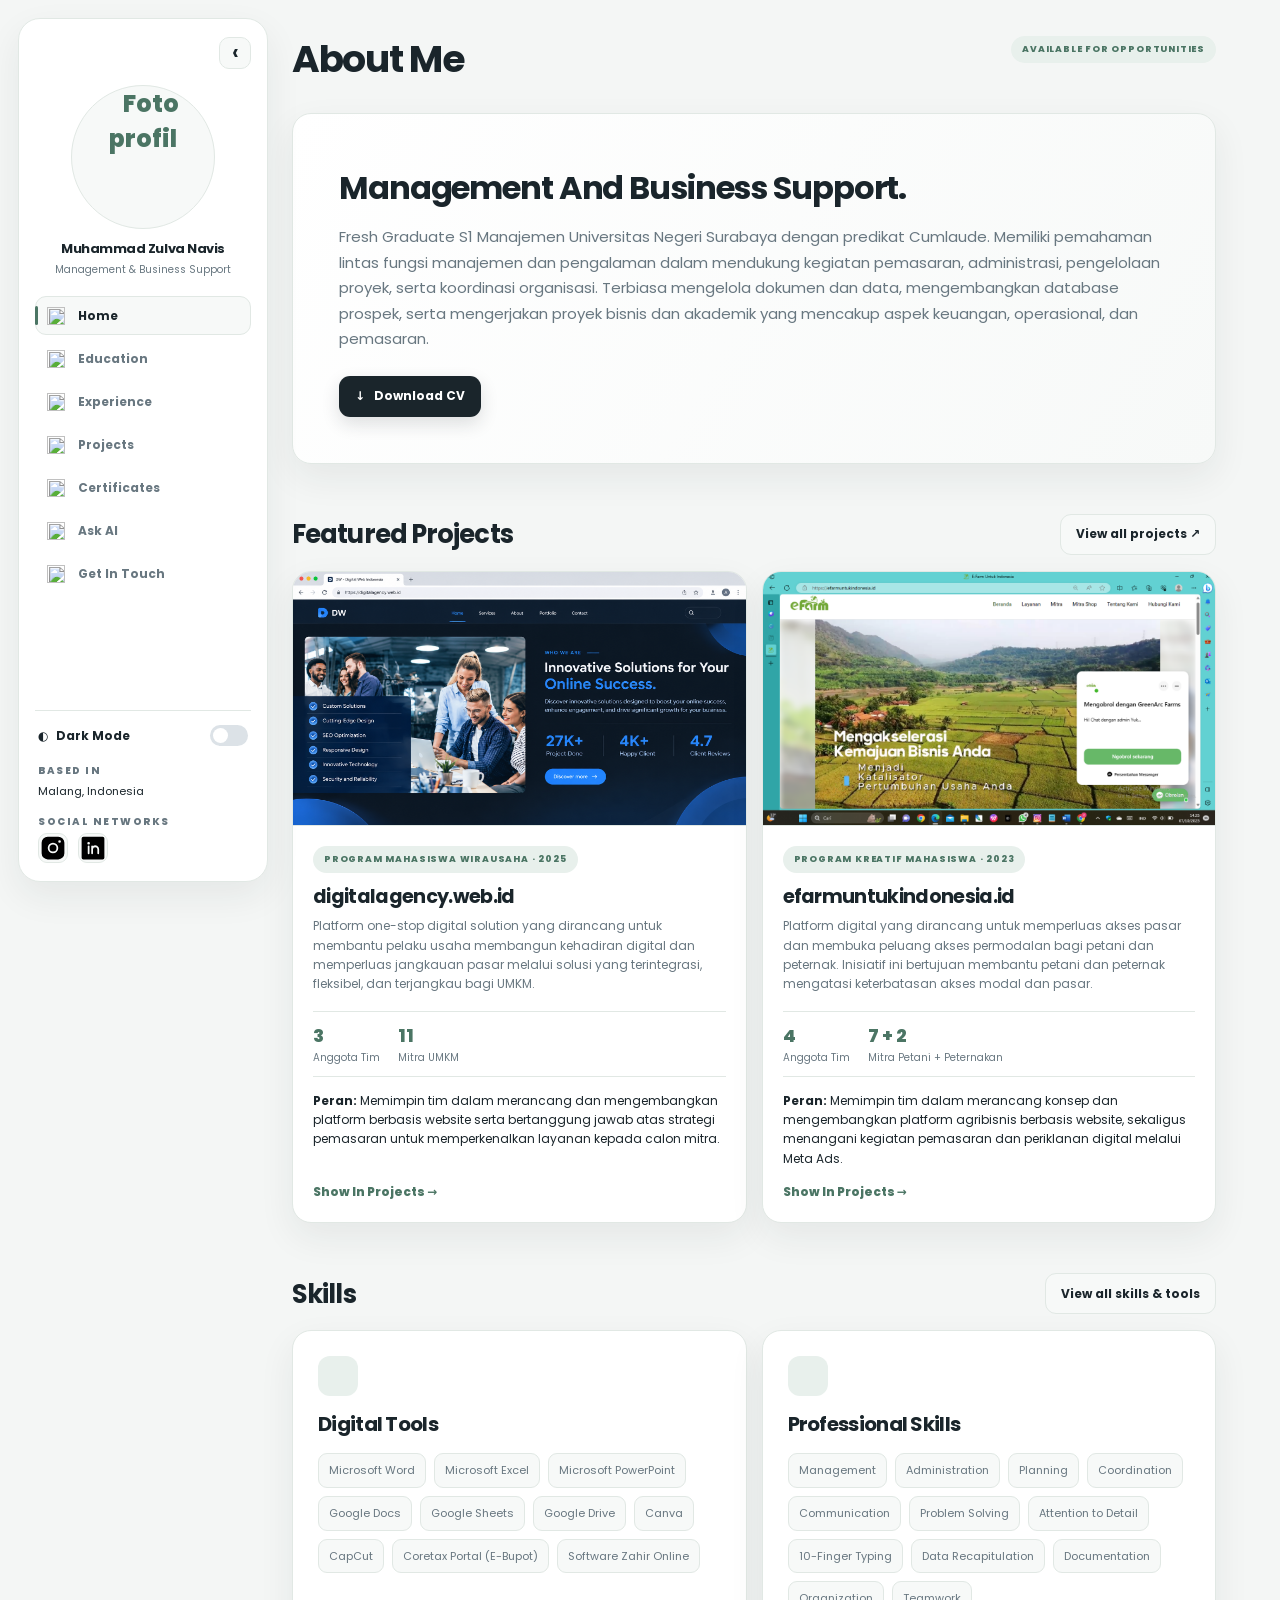
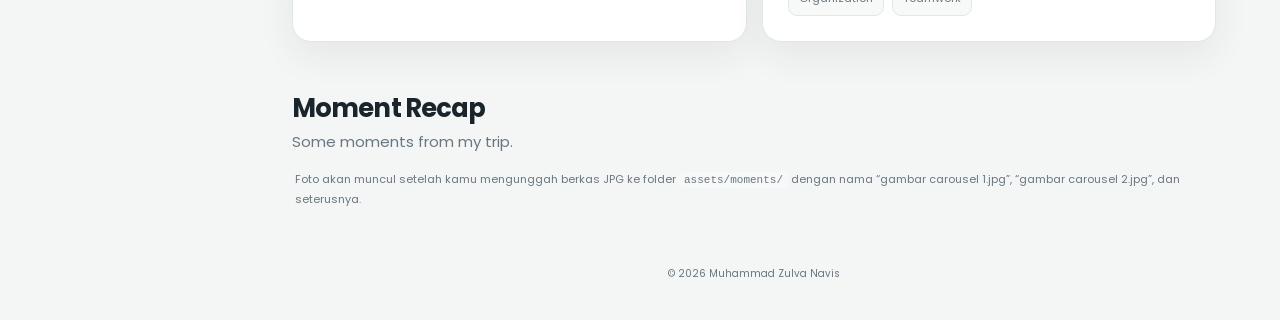
==== commit f1a0d8b5: "Enhance portfolio layout with skills and moment sections Updated the index.html file to include addi" ====
--- a/index.html
+++ b/index.html
@@ -28,14 +28,14 @@
       <section class="content-section skills-home-section" id="skills">
         <div class="section-heading"><div><h2>Skills</h2></div><button class="button secondary" id="open-skills-dialog" type="button">View all skills &amp; tools</button></div>
         <div class="skills-grid">
-          <section class="card skills-card"><div class="icon-tile"><img src="./assets/asset.degitaltools.svg" alt=""></div><h2>Digital Tools</h2><ul class="tag-list"><li>Microsoft Word</li><li>Microsoft Excel</li><li>Microsoft PowerPoint</li><li>Google Docs</li><li>Google Sheets</li><li>Google Drive</li><li>Canva</li><li>CapCut</li><li>Coretax Portal (E-Bupot)</li><li>Software Zahir Online</li></ul></section>
-          <section class="card skills-card"><div class="icon-tile"><img src="./assets/asset.professionalskill.svg" alt=""></div><h2>Professional Skills</h2><ul class="tag-list"><li>Management</li><li>Communication</li><li>Planning</li><li>Administration</li><li>Attention to Detail</li><li>10-Finger Typing</li></ul></section>
+          <section class="card skills-card"><div class="icon-tile"><img src="./assets/asset.degitaltools.svg" alt=""></div><p><p><h2>Digital Tools</h2><ul class="tag-list"><li>Microsoft Word</li><li>Microsoft Excel</li><li>Microsoft PowerPoint</li><li>Google Docs</li><li>Google Sheets</li><li>Google Drive</li><li>Canva</li><li>CapCut</li><li>Coretax Portal (E-Bupot)</li><li>Software Zahir Online</li></ul></section>
+          <section class="card skills-card"><div class="icon-tile"><img src="./assets/asset.professionalskill.svg" alt=""></div><p><p><h2>Professional Skills</h2><ul class="tag-list"><li>Management</li><li>Administration</li><li>Planning</li><li>Coordination</li><li>Communication</li><li>Problem Solving</li><li>Attention to Detail</li><li>10-Finger Typing</li><li>Data Recapitulation</li><li>Documentation</li><li>Organization</li><li>Teamwork</li></ul></section>
         </div>
         <dialog class="skills-dialog" id="skills-dialog" aria-labelledby="skills-dialog-title" aria-describedby="skills-dialog-description">
-          <div class="skills-dialog-header"><div><p class="eyebrow">MUHAMMAD ZULVA NAVIS</p><h2 id="skills-dialog-title">Skills &amp; Digital Tools</h2></div><button class="skills-dialog-close" id="close-skills-dialog" type="button" aria-label="Close skills dialog" autofocus>×</button></div>
-          <div class="skills-dialog-content"><p class="muted" id="skills-dialog-description">Complete list of professional skills and digital tools.</p>
-            <section class="skills-dialog-section" aria-labelledby="dialog-tools-title"><h3 id="dialog-tools-title">Digital Tools</h3><ul class="tag-list"><li>Microsoft Word</li><li>Microsoft Excel</li><li>Microsoft PowerPoint</li><li>Google Docs</li><li>Google Sheets</li><li>Google Drive</li><li>Canva</li><li>CapCut</li><li>Coretax Portal (E-Bupot)</li><li>Software Zahir Online</li></ul></section>
-            <section class="skills-dialog-section" aria-labelledby="dialog-professional-title"><h3 id="dialog-professional-title">Professional Skills</h3><ul class="tag-list"><li>Communication</li><li>Teamwork</li><li>Planning</li><li>Problem Solving</li><li>Management</li><li>Administration</li><li>Documentation</li><li>Data Recapitulation</li><li>Coordination</li><li>Attention to Detail</li><li>Organization</li><li>10-Finger Typing</li></ul></section>
+          <div class="skills-dialog-header"><div><p class="eyebrow">MUHAMMAD ZULVA NAVIS</p><h2 id="skills-dialog-title">Skills &amp; Digital Tools</h2></div><button class="skills-dialog-close" id="close-skills-dialog" type="button" aria-label="Close skills dialog" autofocus>×</button></div>
+          <div class="skills-dialog-content"><p class="muted" id="skills-dialog-description">Complete list of professional skills and digital tools.</p>
+            <section class="skills-dialog-section" aria-labelledby="dialog-tools-title"><h3 id="dialog-tools-title">Digital Tools</h3><ul class="tag-list"><li>Microsoft Word</li><li>Microsoft Excel</li><li>Microsoft PowerPoint</li><li>Google Docs</li><li>Google Sheets</li><li>Google Drive</li><li>Canva</li><li>CapCut</li><li>Coretax Portal (E-Bupot)</li><li>Software Zahir Online</li></ul></section>
+            <section class="skills-dialog-section" aria-labelledby="dialog-professional-title"><h3 id="dialog-professional-title">Professional Skills</h3><ul class="tag-list"><li>Management</li><li>Administration</li><li>Planning</li><li>Coordination</li><li>Communication</li><li>Problem Solving</li><li>Attention to Detail</li><li>10-Finger Typing</li><li>Data Recapitulation</li><li>Documentation</li><li>Organization</li><li>Teamwork</li></ul></section>
           </div>
         </dialog>
       </section>
--- a/styles.css
+++ b/styles.css
@@ -1,6 +1,6 @@
-@import url('https://fonts.googleapis.com/css2?family=DM+Sans:wght@400;500;600;700&family=Manrope:wght@500;600;700;800&display=swap');
+@import url('https://fonts.googleapis.com/css2?family=Poppins:wght@400;500;600;700;800&display=swap');
 :root{color-scheme:light;--bg:#f3f4f6;--surface:#fff;--surface-soft:#f8f9fa;--text:#1b222b;--muted:#737e8a;--line:#e2e6e9;--accent:#496c60;--accent-soft:#eaf0ed;--shadow:0 12px 36px #2330260a}
-*{box-sizing:border-box}html{min-width:320px}body{margin:0;background:var(--bg);color:var(--text);font:15px/1.7 'DM Sans',Inter,ui-sans-serif,system-ui,-apple-system,'Segoe UI',sans-serif}h1,h2,h3{font-family:Manrope,Inter,ui-sans-serif,system-ui,-apple-system,'Segoe UI',sans-serif;line-height:1.25;letter-spacing:-.035em;margin-top:0}h1{font-size:clamp(1.8rem,3vw,2.35rem);margin:0}h2{font-size:clamp(1.25rem,2vw,1.7rem);margin:0 0 .65rem}h3{font-size:1.14rem;margin:0 0 .55rem}p{margin:.5rem 0 1rem}a{color:inherit}.app-shell{max-width:1600px;margin:0 auto}.sidebar{position:fixed;inset:18px auto 18px max(18px,calc((100vw - 1600px)/2 + 18px));width:250px;background:var(--surface);border:1px solid var(--line);border-radius:22px;padding:18px 16px;display:flex;flex-direction:column;z-index:5;overflow-y:auto;overscroll-behavior-y:contain;scrollbar-width:thin;scrollbar-color:var(--line) transparent;box-shadow:var(--shadow)}.brand{display:grid;place-items:center;width:35px;height:35px;border-radius:11px;background:var(--accent);color:#fff;text-decoration:none;font:800 12px Manrope,system-ui;letter-spacing:.06em}.identity{text-align:center;padding:13px 0 18px}.avatar{display:grid;place-items:center;width:84px;height:84px;margin:0 auto 12px;border:1px solid var(--line);border-radius:50%;background:var(--surface-soft);color:var(--accent);font:800 24px Manrope,system-ui;box-shadow:0 5px 15px #00000001}.identity h2{font-size:13px;margin:0 0 4px}.identity p{font-size:10px;color:var(--muted);margin:0}.sidebar nav{display:grid;gap:4px}.nav-link{position:relative;display:flex;align-items:center;gap:13px;min-height:39px;padding:8px 11px;border:1px solid transparent;border-radius:11px;text-decoration:none;color:var(--muted);font-size:12px;font-weight:650;transition:background .16s,color .16s,border-color .16s}.nav-icon{width:18px;text-align:center;font-size:17px}.nav-icon-image{width:18px;height:18px;flex:0 0 18px;object-fit:contain}.nav-link:hover,.nav-link[aria-current="page"]{background:var(--surface-soft);border-color:var(--line);color:var(--text)}.nav-link[aria-current="page"]::before{content:'';width:3px;height:19px;position:absolute;margin-left:-12px;border-radius:4px;background:var(--accent)}.sidebar-bottom{margin-top:auto;padding:14px 3px 0;border-top:1px solid var(--line);font-size:11px}.sidebar-bottom p{margin:3px 0}.side-caption,.eyebrow{font-size:10px;letter-spacing:.15em;font-weight:750;color:var(--muted)}.theme-control{display:flex;align-items:center;justify-content:space-between;gap:10px;margin-bottom:16px;font-size:12px;font-weight:650;cursor:pointer}.theme-control input{position:absolute;opacity:0}.switch{width:38px;height:21px;border-radius:99px;background:#dce2e7;position:relative;transition:.2s}.switch::after{content:'';position:absolute;left:3px;top:3px;width:15px;height:15px;border-radius:50%;background:#fff;transition:.2s}.theme-control input:checked+.switch{background:var(--accent)}.theme-control input:checked+.switch::after{transform:translateX(17px)}.social-note{font-size:10px;color:var(--muted)}.main-content{margin-left:292px;padding:36px clamp(24px,5vw,74px) 28px 0;max-width:calc(1600px - 260px)}.page-heading,.section-heading{display:flex;justify-content:space-between;align-items:center;gap:18px;margin-bottom:22px}.page-heading{min-height:55px}.page-heading .eyebrow,.section-heading .eyebrow{margin:0 0 5px}.page-heading p.muted,.section-heading p.muted{margin:5px 0 0}.status-pill,.tag{display:inline-flex;align-items:center;border-radius:99px;background:var(--accent-soft);color:var(--accent);padding:6px 11px;font-weight:750;font-size:9px;letter-spacing:.09em}.card{background:var(--surface);border:1px solid var(--line);border-radius:19px;box-shadow:var(--shadow)}.intro-card{padding:clamp(24px,4vw,46px);background:linear-gradient(120deg,var(--surface),var(--surface-soft))}.intro-card h2{max-width:720px;font-size:clamp(1.5rem,2.5vw,2rem);margin:.5rem 0 1rem}.intro-card>p:not(.eyebrow){max-width:900px;color:#4d5864}.button{display:inline-flex;align-items:center;justify-content:center;min-height:41px;padding:9px 15px;border:1px solid transparent;border-radius:11px;text-decoration:none;font:700 12px 'DM Sans',Inter,system-ui,sans-serif;white-space:nowrap;cursor:pointer;transition:transform .15s,background .15s}.button:hover{transform:translateY(-1px)}.primary{background:#1d2622;color:white;box-shadow:0 6px 14px #12201b1c}.intro-card .button{margin-top:8px}.secondary{background:var(--surface-soft);border-color:var(--line);color:var(--text)}.content-section{margin-top:50px}.section-heading{margin-bottom:16px}.section-heading h2{margin:0}.muted{color:var(--muted)}.project-grid{display:grid;grid-template-columns:repeat(2,minmax(0,1fr));gap:15px}.project-card{padding:23px}.project-card h2,.project-card h3{font-size:1.2rem;margin:13px 0 7px;overflow-wrap:anywhere}.project-card>p{color:var(--muted);font-size:13px}.project-card .role{color:var(--text)}.metrics{display:flex;gap:32px;margin:16px 0;padding:13px 0;border-block:1px solid var(--line)}.metrics div{display:grid}.metrics strong{font:800 21px Manrope,system-ui;color:var(--accent)}.metrics span{font-size:10px;color:var(--muted)}.text-link{font-size:12px;color:var(--accent);font-weight:750;text-decoration:none}.text-link:hover{text-decoration:underline}.site-footer{padding:42px 0 10px;text-align:center;color:var(--muted);font-size:10px}.education-card{display:flex;align-items:center;gap:22px;padding:clamp(25px,5vw,48px)}.edu-mark{display:grid;place-items:center;flex:0 0 auto;width:74px;height:74px;border-radius:18px;background:var(--accent-soft);color:var(--accent);font:800 14px Manrope,system-ui}.education-card h2{font-size:1.65rem}.education-card p{margin:.3rem 0}.education-facts{display:flex;gap:12px;margin-top:18px}.education-facts span{padding:7px 11px;background:var(--surface-soft);border:1px solid var(--line);border-radius:10px;font-size:12px}.education-facts b{color:var(--accent)}.timeline{display:grid;gap:14px}.timeline-card{padding:23px 25px;border-left:3px solid var(--accent)}.date{color:var(--accent);font-size:10px;letter-spacing:.1em;font-weight:750}.timeline-card h2,.leadership-card h2{margin:7px 0 2px;font-size:1.2rem}.timeline-card p{margin:2px 0}.timeline-card ul{padding-left:19px;margin:.8rem 0 0;color:#4e5966;font-size:13px}.timeline-card li+li{margin-top:5px}.leadership-card{padding:25px}.leadership-card>p{color:#4e5966}.highlight-stat{display:flex;align-items:center;gap:14px;padding:14px 17px;margin-top:17px;border-radius:13px;background:var(--accent-soft)}.highlight-stat strong{font:800 28px Manrope,system-ui;color:var(--accent)}.highlight-stat span{font-size:12px;color:var(--muted)}.project-list{display:grid;gap:14px}.project-list .project-card{padding:24px 26px}.project-list .project-card h2{font-size:1.35rem}.project-list .metrics{max-width:340px}.skills-grid{display:grid;grid-template-columns:repeat(2,minmax(0,1fr));gap:15px}.skills-card{padding:25px}.icon-tile{display:grid;place-items:center;width:40px;height:40px;border-radius:12px;background:var(--accent-soft);color:var(--accent);font-size:19px}.skills-card .eyebrow{margin:18px 0 5px}.skills-card h2{font-size:1.25rem}.tag-list{display:flex;flex-wrap:wrap;gap:8px;list-style:none;padding:0;margin:16px 0 0}.tag-list li{padding:7px 10px;border:1px solid var(--line);background:var(--surface-soft);border-radius:9px;color:var(--muted);font-size:11px}.note{font-size:11px;color:var(--muted);margin:14px 3px}.certificate-grid{display:grid;grid-template-columns:repeat(2,minmax(0,1fr));gap:13px}.certificate-card{padding:21px}.certificate-card h2{font-size:1rem;margin:9px 0 5px}.certificate-card p{font-size:12px;color:var(--muted);margin:0}.ask-card{max-width:880px;padding:26px}.ask-intro{display:flex;gap:14px;align-items:flex-start;margin-bottom:22px}.ask-intro h2{font-size:1.25rem;margin:2px 0 5px}.ask-intro p{font-size:12px;margin:0}.ask-card label{display:block;font-weight:700;font-size:12px;margin-bottom:8px}.ask-row{display:flex;gap:9px}.ask-row input{flex:1;min-width:0;border:1px solid var(--line);border-radius:11px;padding:10px 13px;background:var(--surface-soft);color:var(--text);font:inherit;font-size:13px}.suggestions{display:flex;flex-wrap:wrap;gap:8px;margin-top:12px}.suggestions button{border:1px solid var(--line);border-radius:99px;background:var(--surface-soft);color:var(--muted);padding:7px 10px;font:600 10px 'DM Sans',Inter,system-ui,sans-serif;cursor:pointer}.suggestions button:hover{color:var(--text);border-color:var(--accent)}.answer{min-height:48px;padding:13px 15px;margin-top:16px;border-radius:11px;background:var(--surface-soft);color:var(--muted);font-size:12px}.contact-card{max-width:850px;padding:clamp(25px,5vw,46px)}.contact-card h2{max-width:600px;margin:.5rem 0;font-size:clamp(1.45rem,2.4vw,1.9rem)}.contact-methods{display:grid;gap:10px;margin-top:28px}.contact-method{display:flex;align-items:center;gap:13px;padding:13px;border:1px solid var(--line);border-radius:13px;text-decoration:none;background:var(--surface-soft)}.contact-method>span:nth-child(2){display:grid;min-width:0}.contact-method small{font-size:9px;color:var(--muted);letter-spacing:.12em;font-weight:750}.contact-method b{font-size:12px;overflow-wrap:anywhere}.contact-method .arrow{margin-left:auto;color:var(--accent)}
+*{box-sizing:border-box}html{min-width:320px}body{margin:0;background:var(--bg);color:var(--text);font:15px/1.7 'Poppins',Inter,ui-sans-serif,system-ui,-apple-system,'Segoe UI',sans-serif}h1,h2,h3{font-family:Poppins,Inter,ui-sans-serif,system-ui,-apple-system,'Segoe UI',sans-serif;line-height:1.25;letter-spacing:-.035em;margin-top:0}h1{font-size:clamp(1.8rem,3vw,2.35rem);margin:0}h2{font-size:clamp(1.25rem,2vw,1.7rem);margin:0 0 .65rem}h3{font-size:1.14rem;margin:0 0 .55rem}p{margin:.5rem 0 1rem}a{color:inherit}.app-shell{max-width:1600px;margin:0 auto}.sidebar{position:fixed;inset:18px auto 18px max(18px,calc((100vw - 1600px)/2 + 18px));width:250px;background:var(--surface);border:1px solid var(--line);border-radius:22px;padding:18px 16px;display:flex;flex-direction:column;z-index:5;overflow-y:auto;overscroll-behavior-y:contain;scrollbar-width:thin;scrollbar-color:var(--line) transparent;box-shadow:var(--shadow)}.brand{display:grid;place-items:center;width:35px;height:35px;border-radius:11px;background:var(--accent);color:#fff;text-decoration:none;font:800 12px Poppins,system-ui;letter-spacing:.06em}.identity{text-align:center;padding:13px 0 18px}.avatar{display:grid;place-items:center;width:84px;height:84px;margin:0 auto 12px;border:1px solid var(--line);border-radius:50%;background:var(--surface-soft);color:var(--accent);font:800 24px Poppins,system-ui;box-shadow:0 5px 15px #00000001}.identity h2{font-size:13px;margin:0 0 4px}.identity p{font-size:10px;color:var(--muted);margin:0}.sidebar nav{display:grid;gap:4px}.nav-link{position:relative;display:flex;align-items:center;gap:13px;min-height:39px;padding:8px 11px;border:1px solid transparent;border-radius:11px;text-decoration:none;color:var(--muted);font-size:12px;font-weight:650;transition:background .16s,color .16s,border-color .16s}.nav-icon{width:18px;text-align:center;font-size:17px}.nav-icon-image{width:18px;height:18px;flex:0 0 18px;object-fit:contain}.nav-link:hover,.nav-link[aria-current="page"]{background:var(--surface-soft);border-color:var(--line);color:var(--text)}.nav-link[aria-current="page"]::before{content:'';width:3px;height:19px;position:absolute;margin-left:-12px;border-radius:4px;background:var(--accent)}.sidebar-bottom{margin-top:auto;padding:14px 3px 0;border-top:1px solid var(--line);font-size:11px}.sidebar-bottom p{margin:3px 0}.side-caption,.eyebrow{font-size:10px;letter-spacing:.15em;font-weight:750;color:var(--muted)}.theme-control{display:flex;align-items:center;justify-content:space-between;gap:10px;margin-bottom:16px;font-size:12px;font-weight:650;cursor:pointer}.theme-control input{position:absolute;opacity:0}.switch{width:38px;height:21px;border-radius:99px;background:#dce2e7;position:relative;transition:.2s}.switch::after{content:'';position:absolute;left:3px;top:3px;width:15px;height:15px;border-radius:50%;background:#fff;transition:.2s}.theme-control input:checked+.switch{background:var(--accent)}.theme-control input:checked+.switch::after{transform:translateX(17px)}.social-note{font-size:10px;color:var(--muted)}.main-content{margin-left:292px;padding:36px clamp(24px,5vw,74px) 28px 0;max-width:calc(1600px - 260px)}.page-heading,.section-heading{display:flex;justify-content:space-between;align-items:center;gap:18px;margin-bottom:22px}.page-heading{min-height:55px}.page-heading .eyebrow,.section-heading .eyebrow{margin:0 0 5px}.page-heading p.muted,.section-heading p.muted{margin:5px 0 0}.status-pill,.tag{display:inline-flex;align-items:center;border-radius:99px;background:var(--accent-soft);color:var(--accent);padding:6px 11px;font-weight:750;font-size:9px;letter-spacing:.09em}.card{background:var(--surface);border:1px solid var(--line);border-radius:19px;box-shadow:var(--shadow)}.intro-card{padding:clamp(24px,4vw,46px);background:linear-gradient(120deg,var(--surface),var(--surface-soft))}.intro-card h2{max-width:720px;font-size:clamp(1.5rem,2.5vw,2rem);margin:.5rem 0 1rem}.intro-card>p:not(.eyebrow){max-width:900px;color:#4d5864}.button{display:inline-flex;align-items:center;justify-content:center;min-height:41px;padding:9px 15px;border:1px solid transparent;border-radius:11px;text-decoration:none;font:700 12px 'Poppins',Inter,system-ui,sans-serif;white-space:nowrap;cursor:pointer;transition:transform .15s,background .15s}.button:hover{transform:translateY(-1px)}.primary{background:#1d2622;color:white;box-shadow:0 6px 14px #12201b1c}.intro-card .button{margin-top:8px}.secondary{background:var(--surface-soft);border-color:var(--line);color:var(--text)}.content-section{margin-top:50px}.section-heading{margin-bottom:16px}.section-heading h2{margin:0}.muted{color:var(--muted)}.project-grid{display:grid;grid-template-columns:repeat(2,minmax(0,1fr));gap:15px}.project-card{padding:23px}.project-card h2,.project-card h3{font-size:1.2rem;margin:13px 0 7px;overflow-wrap:anywhere}.project-card>p{color:var(--muted);font-size:13px}.project-card .role{color:var(--text)}.metrics{display:flex;gap:32px;margin:16px 0;padding:13px 0;border-block:1px solid var(--line)}.metrics div{display:grid}.metrics strong{font:800 21px Poppins,system-ui;color:var(--accent)}.metrics span{font-size:10px;color:var(--muted)}.text-link{font-size:12px;color:var(--accent);font-weight:750;text-decoration:none}.text-link:hover{text-decoration:underline}.site-footer{padding:42px 0 10px;text-align:center;color:var(--muted);font-size:10px}.education-card{display:flex;align-items:center;gap:22px;padding:clamp(25px,5vw,48px)}.edu-mark{display:grid;place-items:center;flex:0 0 auto;width:74px;height:74px;border-radius:18px;background:var(--accent-soft);color:var(--accent);font:800 14px Poppins,system-ui}.education-card h2{font-size:1.65rem}.education-card p{margin:.3rem 0}.education-facts{display:flex;gap:12px;margin-top:18px}.education-facts span{padding:7px 11px;background:var(--surface-soft);border:1px solid var(--line);border-radius:10px;font-size:12px}.education-facts b{color:var(--accent)}.timeline{display:grid;gap:14px}.timeline-card{padding:23px 25px;border-left:3px solid var(--accent)}.date{color:var(--accent);font-size:10px;letter-spacing:.1em;font-weight:750}.timeline-card h2,.leadership-card h2{margin:7px 0 2px;font-size:1.2rem}.timeline-card p{margin:2px 0}.timeline-card ul{padding-left:19px;margin:.8rem 0 0;color:#4e5966;font-size:13px}.timeline-card li+li{margin-top:5px}.leadership-card{padding:25px}.leadership-card>p{color:#4e5966}.highlight-stat{display:flex;align-items:center;gap:14px;padding:14px 17px;margin-top:17px;border-radius:13px;background:var(--accent-soft)}.highlight-stat strong{font:800 28px Poppins,system-ui;color:var(--accent)}.highlight-stat span{font-size:12px;color:var(--muted)}.project-list{display:grid;gap:14px}.project-list .project-card{padding:24px 26px}.project-list .project-card h2{font-size:1.35rem}.project-list .metrics{max-width:340px}.skills-grid{display:grid;grid-template-columns:repeat(2,minmax(0,1fr));gap:15px}.skills-card{padding:25px}.icon-tile{display:grid;place-items:center;width:40px;height:40px;border-radius:12px;background:var(--accent-soft);color:var(--accent);font-size:19px}.skills-card .eyebrow{margin:18px 0 5px}.skills-card h2{font-size:1.25rem}.tag-list{display:flex;flex-wrap:wrap;gap:8px;list-style:none;padding:0;margin:16px 0 0}.tag-list li{padding:7px 10px;border:1px solid var(--line);background:var(--surface-soft);border-radius:9px;color:var(--muted);font-size:11px}.note{font-size:11px;color:var(--muted);margin:14px 3px}.certificate-grid{display:grid;grid-template-columns:repeat(2,minmax(0,1fr));gap:13px}.certificate-card{padding:21px}.certificate-card h2{font-size:1rem;margin:9px 0 5px}.certificate-card p{font-size:12px;color:var(--muted);margin:0}.ask-card{max-width:880px;padding:26px}.ask-intro{display:flex;gap:14px;align-items:flex-start;margin-bottom:22px}.ask-intro h2{font-size:1.25rem;margin:2px 0 5px}.ask-intro p{font-size:12px;margin:0}.ask-card label{display:block;font-weight:700;font-size:12px;margin-bottom:8px}.ask-row{display:flex;gap:9px}.ask-row input{flex:1;min-width:0;border:1px solid var(--line);border-radius:11px;padding:10px 13px;background:var(--surface-soft);color:var(--text);font:inherit;font-size:13px}.suggestions{display:flex;flex-wrap:wrap;gap:8px;margin-top:12px}.suggestions button{border:1px solid var(--line);border-radius:99px;background:var(--surface-soft);color:var(--muted);padding:7px 10px;font:600 10px 'Poppins',Inter,system-ui,sans-serif;cursor:pointer}.suggestions button:hover{color:var(--text);border-color:var(--accent)}.answer{min-height:48px;padding:13px 15px;margin-top:16px;border-radius:11px;background:var(--surface-soft);color:var(--muted);font-size:12px}.contact-card{max-width:850px;padding:clamp(25px,5vw,46px)}.contact-card h2{max-width:600px;margin:.5rem 0;font-size:clamp(1.45rem,2.4vw,1.9rem)}.contact-methods{display:grid;gap:10px;margin-top:28px}.contact-method{display:flex;align-items:center;gap:13px;padding:13px;border:1px solid var(--line);border-radius:13px;text-decoration:none;background:var(--surface-soft)}.contact-method>span:nth-child(2){display:grid;min-width:0}.contact-method small{font-size:9px;color:var(--muted);letter-spacing:.12em;font-weight:750}.contact-method b{font-size:12px;overflow-wrap:anywhere}.contact-method .arrow{margin-left:auto;color:var(--accent)}
 .mobile-menu{display:none}body.dark{color-scheme:dark;--bg:#121715;--surface:#1a211e;--surface-soft:#202925;--text:#edf3ef;--muted:#a1ada6;--line:#303b35;--accent:#91bda8;--accent-soft:#263a31;--shadow:0 12px 36px #0002}body.dark .intro-card>p:not(.eyebrow),body.dark .timeline-card ul,body.dark .leadership-card>p{color:#c3cec7}
 @media(max-width:1000px){.sidebar{width:218px;left:12px;inset-block:12px}.main-content{margin-left:252px;padding-right:22px}.certificate-grid,.skills-grid{grid-template-columns:1fr 1fr}}
 @media(max-width:700px){.sidebar{inset:0 auto 0 0;width:min(82vw,290px);border-radius:0 20px 20px 0;transform:translateX(-105%);transition:transform .24s;box-shadow:0 0 0 100vmax #0006}.sidebar.open{transform:translateX(0)}.main-content{margin-left:0;padding:22px}.page-heading:not(:has(.status-pill)){align-items:flex-start}.section-heading{flex-direction:column}.section-heading>.button{margin-top:3px}.education-card{gap:13px}.education-card h2{font-size:1.2rem}.project-grid{grid-template-columns:1fr}.certificate-grid,.skills-grid{grid-template-columns:1fr}.mobile-menu{display:block}}
@@ -28,7 +28,7 @@
 
 /* Segmented controls for switching content groups on detail pages. */
 .segmented-control{display:flex;align-items:center;gap:4px;width:max-content;max-width:100%;margin:0 0 18px;padding:4px;overflow-x:auto;border:1px solid var(--line);border-radius:15px;background:var(--surface-soft);scrollbar-width:thin}
-.segment-button{display:inline-flex;flex:0 0 auto;align-items:center;justify-content:center;min-height:40px;padding:8px 16px;border:0;border-radius:11px;background:transparent;color:var(--muted);font:700 13px 'DM Sans',Inter,system-ui,sans-serif;white-space:nowrap;cursor:pointer;transition:background .18s,color .18s,box-shadow .18s}
+.segment-button{display:inline-flex;flex:0 0 auto;align-items:center;justify-content:center;min-height:40px;padding:8px 16px;border:0;border-radius:11px;background:transparent;color:var(--muted);font:700 13px 'Poppins',Inter,system-ui,sans-serif;white-space:nowrap;cursor:pointer;transition:background .18s,color .18s,box-shadow .18s}
 .segment-button:hover{color:var(--text)}
 .segment-button.is-active{background:var(--text);color:var(--surface);box-shadow:0 4px 10px rgba(26,37,43,.14)}
 .segment-button:focus-visible,.tab-panel:focus-visible{outline:3px solid color-mix(in srgb,var(--accent) 50%,transparent);outline-offset:2px}
@@ -71,15 +71,15 @@
 /* Shared visual direction: calm neutrals, deep ink and muted green. */
 :root{color-scheme:light;--bg:#f4f6f5;--surface:#fff;--surface-soft:#f7f9f8;--text:#1a252b;--muted:#687780;--line:#e1e8e4;--accent:#4b7564;--accent-soft:#e8f0ec;--shadow:0 14px 36px rgba(28,48,39,.07)}
 body.dark{color-scheme:dark;--bg:#131a17;--surface:#1b2420;--surface-soft:#222d28;--text:#eef4f0;--muted:#a4b2aa;--line:#34423b;--accent:#9bc3ad;--accent-soft:#293d33;--shadow:0 14px 36px rgba(0,0,0,.2)}
-body{font-family:'DM Sans',Inter,ui-sans-serif,system-ui,-apple-system,'Segoe UI',sans-serif}
-h1,h2,h3,.identity h2,.mobile-brand{font-family:Manrope,'DM Sans',Inter,ui-sans-serif,system-ui,sans-serif}
+body{font-family:'Poppins',Inter,ui-sans-serif,system-ui,-apple-system,'Segoe UI',sans-serif}
+h1,h2,h3,.identity h2,.mobile-brand{font-family:Poppins,Inter,ui-sans-serif,system-ui,sans-serif}
 .primary{background:var(--text);color:var(--surface);box-shadow:0 7px 18px rgba(26,37,43,.14)}
 .intro-card>p:not(.eyebrow),.timeline-card ul,.leadership-card>p{color:var(--muted)}
 body.dark .intro-card>p:not(.eyebrow),body.dark .timeline-card ul,body.dark .leadership-card>p{color:var(--muted)}
 
 /* Desktop sidebar collapse and its always-visible control. */
 .sidebar-topbar{display:flex;justify-content:flex-end;min-height:31px;margin-bottom:3px}
-.sidebar-collapse{display:grid;place-items:center;width:32px;height:32px;border:1px solid var(--line);border-radius:10px;background:var(--surface-soft);color:var(--text);font:600 22px/1 'DM Sans',sans-serif;cursor:pointer;transition:background .18s,color .18s,transform .22s}
+.sidebar-collapse{display:grid;place-items:center;width:32px;height:32px;border:1px solid var(--line);border-radius:10px;background:var(--surface-soft);color:var(--text);font:600 22px/1 'Poppins',sans-serif;cursor:pointer;transition:background .18s,color .18s,transform .22s}
 .sidebar-collapse:hover{background:var(--accent-soft);color:var(--accent)}
 .sidebar-collapse span{display:block;transition:transform .22s ease}
 .sidebar{transition:width .24s ease,padding .24s ease;overflow-x:hidden}
@@ -122,7 +122,7 @@
   body.mobile-sidebar-open{overflow:hidden}
   .mobile-topbar{position:fixed;inset:0 0 auto;z-index:7;display:flex;align-items:center;justify-content:space-between;gap:12px;height:62px;padding:0 16px;background:color-mix(in srgb,var(--surface) 94%,transparent);border-bottom:1px solid var(--line);backdrop-filter:blur(12px)}
   .mobile-brand{min-width:0;overflow:hidden;color:var(--text);font-size:13px;font-weight:800;letter-spacing:-.02em;text-overflow:ellipsis;white-space:nowrap}
-  .mobile-menu{display:grid;place-items:center;flex:0 0 42px;width:42px;height:42px;padding:0;border:1px solid var(--line);border-radius:12px;background:var(--surface);color:var(--text);font:500 23px/1 'DM Sans',sans-serif;cursor:pointer;box-shadow:var(--shadow)}
+  .mobile-menu{display:grid;place-items:center;flex:0 0 42px;width:42px;height:42px;padding:0;border:1px solid var(--line);border-radius:12px;background:var(--surface);color:var(--text);font:500 23px/1 'Poppins',sans-serif;cursor:pointer;box-shadow:var(--shadow)}
   .sidebar{inset:0 auto 0 0;z-index:6;width:min(82vw,290px);padding:16px;border-radius:0 20px 20px 0;transform:translateX(-105%);transition:transform .24s ease,box-shadow .24s ease;box-shadow:var(--shadow)}
   .sidebar.open{transform:translateX(0)}
   .sidebar-backdrop{position:fixed;inset:0;z-index:5;display:none;width:100%;height:100%;border:0;background:rgba(17,27,23,.38);cursor:pointer}
@@ -147,8 +147,8 @@
 body[data-page="projects"] .project-cover::after{position:absolute;right:22px;bottom:18px;width:82px;height:82px;border:1px solid currentColor;border-radius:24px;content:"";opacity:.14;transform:rotate(18deg)}
 body[data-page="projects"] .project-cover>span,body[data-page="projects"] .project-cover>strong,body[data-page="projects"] .project-cover>i{position:relative;z-index:1}
 body[data-page="projects"] .project-cover>span{font-size:8px;font-weight:800;letter-spacing:.16em;opacity:.75}
-body[data-page="projects"] .project-cover>strong{max-width:80%;font:800 17px/1.25 Manrope,'DM Sans',sans-serif;overflow-wrap:anywhere}
-body[data-page="projects"] .project-cover>i{position:absolute;top:16px;right:16px;display:grid;place-items:center;width:42px;height:42px;border:1px solid currentColor;border-radius:13px;background:#ffffff55;font:800 12px Manrope,sans-serif;font-style:normal}
+body[data-page="projects"] .project-cover>strong{max-width:80%;font:800 17px/1.25 Poppins,sans-serif;overflow-wrap:anywhere}
+body[data-page="projects"] .project-cover>i{position:absolute;top:16px;right:16px;display:grid;place-items:center;width:42px;height:42px;border:1px solid currentColor;border-radius:13px;background:#ffffff55;font:800 12px Poppins,sans-serif;font-style:normal}
 body[data-page="projects"] .project-cover--farm{background:linear-gradient(135deg,#e4f0e8,#b8d5c0);color:#244b35}
 body[data-page="projects"] .project-cover--outdoor{background:linear-gradient(135deg,#f5eadd,#e5c49f);color:#674529}
 body[data-page="projects"] .project-cover--accounting{background:linear-gradient(135deg,#e5edf6,#c0d0e4);color:#2b4566}
@@ -261,13 +261,13 @@
 body[data-page="ask"] .chat-related-link:hover{text-decoration:underline}
 body[data-page="ask"] .suggestions{display:flex;flex-wrap:wrap;gap:8px;margin:0 0 14px}
 body[data-page="ask"] .suggestions[hidden]{display:none}
-body[data-page="ask"] .suggestions button{border:1px solid var(--line);border-radius:999px;background:var(--surface);color:var(--muted);padding:8px 12px;font:600 11px 'DM Sans',Inter,system-ui,sans-serif;cursor:pointer;transition:color .18s,border-color .18s,background .18s}
+body[data-page="ask"] .suggestions button{border:1px solid var(--line);border-radius:999px;background:var(--surface);color:var(--muted);padding:8px 12px;font:600 11px 'Poppins',Inter,system-ui,sans-serif;cursor:pointer;transition:color .18s,border-color .18s,background .18s}
 body[data-page="ask"] .suggestions button:hover,body[data-page="ask"] .suggestions button:focus-visible{border-color:var(--accent);background:var(--accent-soft);color:var(--text)}
 body[data-page="ask"] .ask-composer{display:flex;align-items:flex-end;gap:10px;padding:8px;border:1px solid var(--line);border-radius:17px;background:var(--surface);box-shadow:0 4px 16px rgba(28,48,39,.05)}
 body[data-page="ask"] .ask-composer:focus-within{border-color:var(--accent);box-shadow:0 0 0 3px color-mix(in srgb,var(--accent) 16%,transparent)}
 body[data-page="ask"] .ask-composer textarea{flex:1;min-width:0;min-height:42px;max-height:132px;resize:vertical;border:0;outline:0;padding:10px 11px;background:transparent;color:var(--text);font:inherit;font-size:13px;line-height:1.5}
 body[data-page="ask"] .ask-composer textarea::placeholder{color:var(--muted)}
-body[data-page="ask"] .ask-send{display:inline-flex;align-items:center;justify-content:center;gap:7px;min-width:78px;height:40px;padding:0 13px;border:0;border-radius:12px;background:var(--text);color:var(--surface);font:700 11px 'DM Sans',Inter,system-ui,sans-serif;cursor:pointer;transition:opacity .18s,transform .18s}
+body[data-page="ask"] .ask-send{display:inline-flex;align-items:center;justify-content:center;gap:7px;min-width:78px;height:40px;padding:0 13px;border:0;border-radius:12px;background:var(--text);color:var(--surface);font:700 11px 'Poppins',Inter,system-ui,sans-serif;cursor:pointer;transition:opacity .18s,transform .18s}
 body[data-page="ask"] .ask-send:hover:not(:disabled){transform:translateY(-1px)}
 body[data-page="ask"] .ask-send:disabled{opacity:.42;cursor:not-allowed}
 body[data-page="ask"] .ask-send:focus-visible,body[data-page="ask"] .suggestions button:focus-visible{outline:3px solid color-mix(in srgb,var(--accent) 40%,transparent);outline-offset:2px}
@@ -310,3 +310,54 @@
 @media(min-width:701px){body.sidebar-collapsed .sidebar .social-links{display:grid;grid-template-columns:repeat(2,26px);justify-content:center;gap:4px 2px}body.sidebar-collapsed .sidebar .social-links a{width:26px;height:26px}body.sidebar-collapsed .sidebar .social-links img{width:20px;height:20px}}
 @media(min-width:701px) and (max-width:1000px){body[data-page="contact"] .contact-methods{grid-template-columns:repeat(2,minmax(0,1fr))}}
 @media(max-width:700px){body[data-page="ask"] .ask-assistant-header{align-items:flex-start;gap:11px;padding-bottom:16px}body[data-page="ask"] .ask-assistant-icon{flex-basis:42px;width:42px;height:42px;border-radius:13px}body[data-page="ask"] .ask-assistant-icon img{width:24px;height:24px}body[data-page="ask"] .ask-assistant-header h2{font-size:1rem}body[data-page="ask"] .ask-assistant-header p:not(.eyebrow){font-size:11px}body[data-page="ask"] .ask-status{align-self:flex-start;margin:3px 0 0 auto;padding:5px 8px;font-size:9px}body[data-page="ask"] .chat-messages{max-height:none;min-height:0;padding:19px 0}body[data-page="ask"] .chat-bubble{max-width:88%;padding:11px 13px}body[data-page="ask"] .chat-bubble p{font-size:12px}body[data-page="ask"] .ask-composer{gap:6px;padding:6px}body[data-page="ask"] .ask-composer textarea{padding:9px 7px;font-size:12px}body[data-page="ask"] .ask-send{min-width:42px;width:42px;padding:0}body[data-page="ask"] .ask-send span:first-child{position:absolute;width:1px;height:1px;overflow:hidden;clip:rect(0,0,0,0);white-space:nowrap}body[data-page="contact"] .contact-methods{grid-template-columns:minmax(0,1fr);gap:10px;margin-top:22px}body[data-page="contact"] .contact-method{min-height:0;padding:14px}}
+
+/* Shared page-heading alignment and typography. */
+.page-heading{align-items:flex-start;text-align:left}
+.page-heading>div{flex:1;min-width:0;text-align:left}
+.page-heading h1+.eyebrow,.page-heading h1+.muted{display:block;margin:7px 0 0;text-align:left;max-width:76ch}
+body[data-page="ask"] .page-heading{width:auto;margin-inline:0}
+body[data-page="home"] .page-heading>.status-pill{align-self:flex-start;flex:0 0 auto}
+
+/* Skills dialog: accessible native modal that keeps the Home page beneath it. */
+body:has(.skills-dialog[open]){overflow:hidden}
+.skills-dialog{width:min(640px,calc(100vw - 32px));max-width:calc(100vw - 32px);max-height:min(82dvh,720px);padding:clamp(20px,4vw,34px);overflow:auto;border:1px solid var(--line);border-radius:20px;background:var(--surface);color:var(--text);box-shadow:0 24px 80px rgba(11,20,15,.24)}
+.skills-dialog::backdrop{background:rgba(15,22,19,.58);backdrop-filter:blur(3px)}
+.skills-dialog-header{display:flex;align-items:flex-start;justify-content:space-between;gap:18px;padding-bottom:18px;border-bottom:1px solid var(--line)}
+.skills-dialog-header .eyebrow{margin:0 0 5px}
+.skills-dialog-header h2{margin:0;font-size:clamp(1.15rem,2.5vw,1.45rem)}
+.skills-dialog-close{display:grid;place-items:center;flex:0 0 38px;width:38px;height:38px;border:1px solid var(--line);border-radius:11px;background:var(--surface-soft);color:var(--text);font:500 24px/1 Poppins,sans-serif;cursor:pointer}
+.skills-dialog-close:hover{border-color:var(--accent);background:var(--accent-soft)}
+.skills-dialog-close:focus-visible,#open-skills-dialog:focus-visible{outline:3px solid color-mix(in srgb,var(--accent) 45%,transparent);outline-offset:3px}
+.skills-dialog-content{padding-top:16px}
+.skills-dialog-content>p{margin:0;color:var(--muted);font-size:13px}
+.skills-dialog-content .tag-list{margin-top:16px}
+@media(max-width:700px){.skills-dialog{width:calc(100vw - 24px);max-width:calc(100vw - 24px);max-height:85dvh;padding:20px;border-radius:17px}.skills-dialog-header{gap:12px}.page-heading{align-items:flex-start}}
+/* Complete Home skills catalog and compact, no-scroll Contact page. */
+.skills-dialog-section{margin-top:22px}
+.skills-dialog-section h3{margin:0 0 10px;font-size:1rem}
+.skills-dialog-section .tag-list{margin-top:0}
+body[data-page="contact"]{height:100vh;height:100dvh;overflow:hidden}
+body[data-page="contact"] .app-shell{height:100vh;height:100dvh;min-height:0;overflow:hidden}
+body[data-page="contact"] .main-content{height:100%;min-height:0;display:flex;flex-direction:column;justify-content:center;overflow:hidden;padding-top:24px;padding-bottom:8px}
+body[data-page="contact"] .page-heading{flex:0 0 auto;margin-bottom:16px}
+body[data-page="contact"] .contact-card{flex:0 0 auto;padding:clamp(18px,3vw,30px)}
+body[data-page="contact"] .contact-methods{gap:10px;margin-top:18px}
+body[data-page="contact"] .contact-method{min-height:92px;padding:13px}
+body[data-page="contact"] .site-footer{flex:0 0 auto;padding:12px 0 0}
+@media(max-width:700px){
+  body[data-page="contact"] .main-content{height:100dvh;padding:72px 16px 8px}
+  body[data-page="contact"] .page-heading{margin-bottom:10px}
+  body[data-page="contact"] .page-heading h1{font-size:1.55rem}
+  body[data-page="contact"] .page-heading .eyebrow{font-size:9px;line-height:1.45}
+  body[data-page="contact"] .contact-card{padding:16px}
+  body[data-page="contact"] .contact-intro h2{font-size:1.25rem}
+  body[data-page="contact"] .contact-intro>p:last-child{font-size:11px}
+  body[data-page="contact"] .contact-methods{gap:7px;margin-top:12px}
+  body[data-page="contact"] .contact-method{gap:10px;padding:9px 11px}
+  body[data-page="contact"] .contact-method-icon{flex-basis:34px;width:34px;height:34px}
+  body[data-page="contact"] .contact-method-icon img{width:21px;height:21px}
+  body[data-page="contact"] .contact-method-copy{gap:2px}
+  body[data-page="contact"] .contact-method-copy b{font-size:11px}
+  body[data-page="contact"] .contact-method-copy>span{font-size:9px}
+  body[data-page="contact"] .site-footer{padding-top:7px}
+}
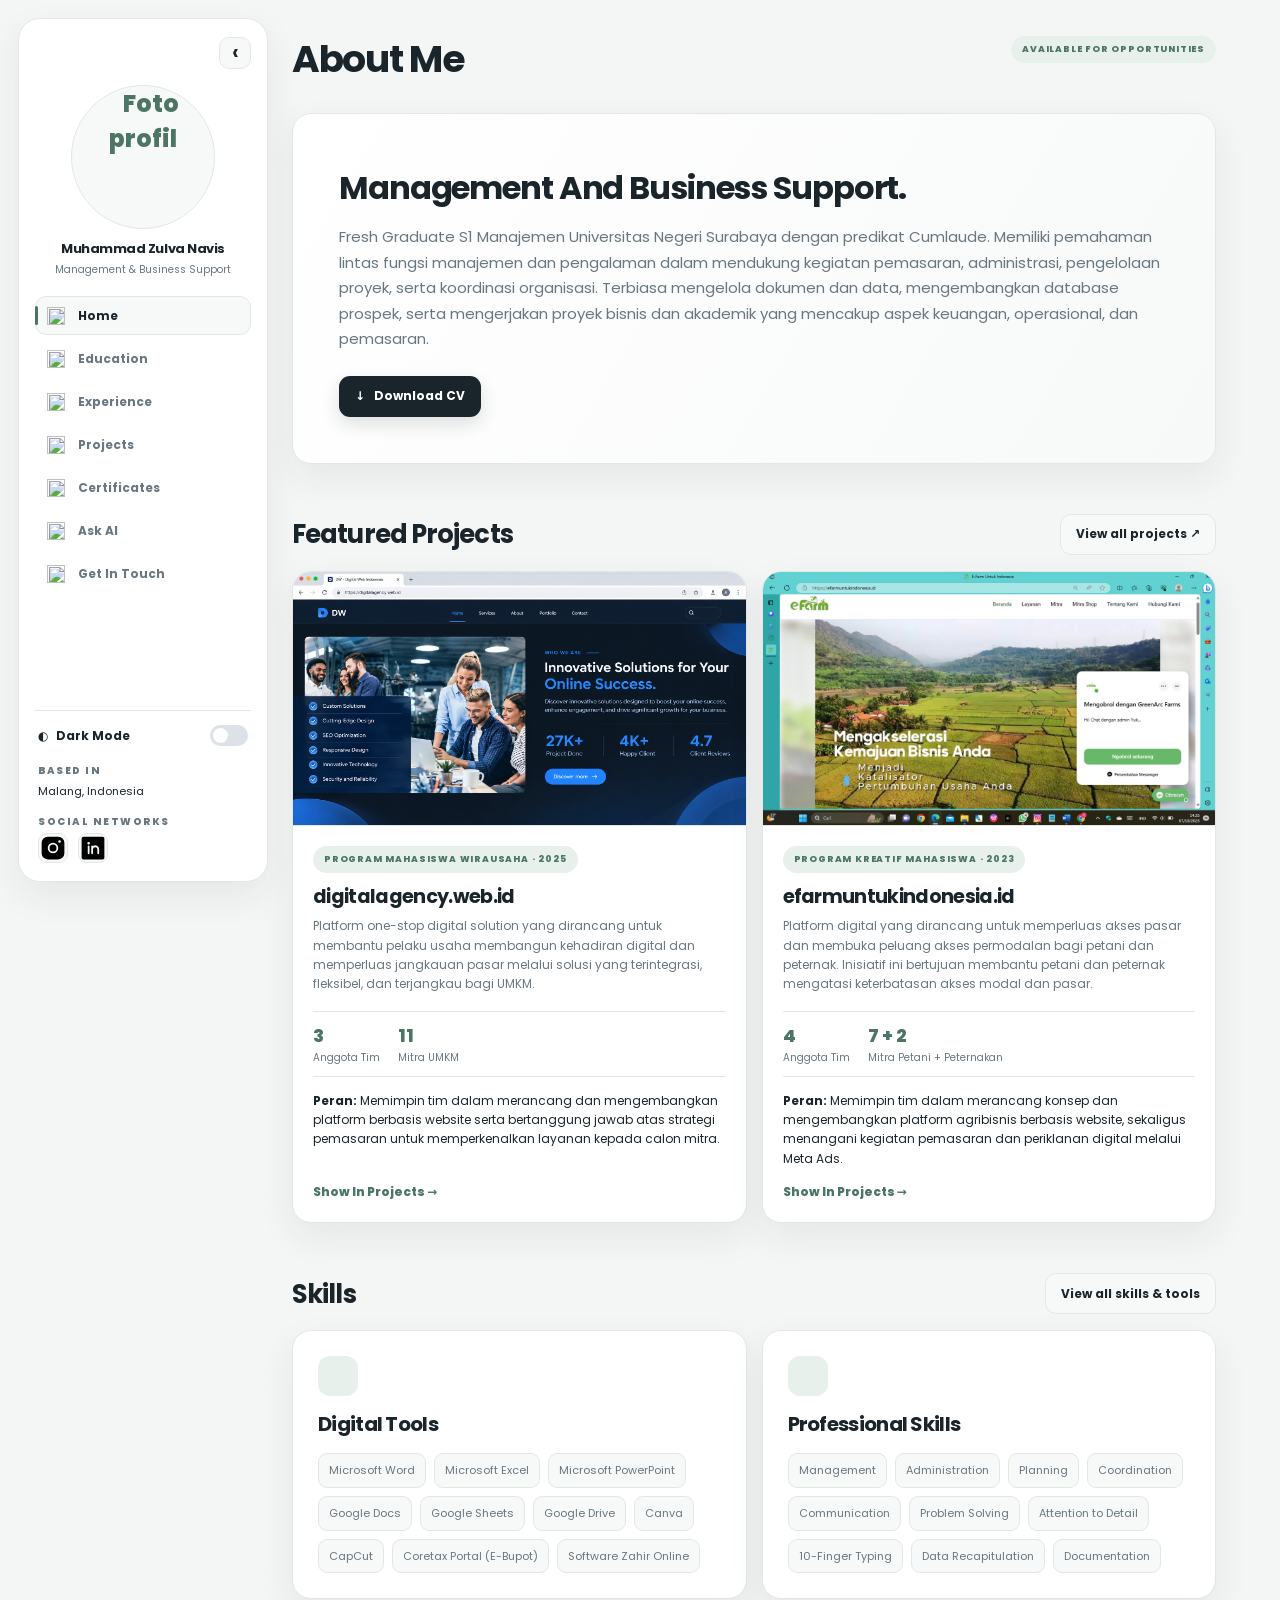
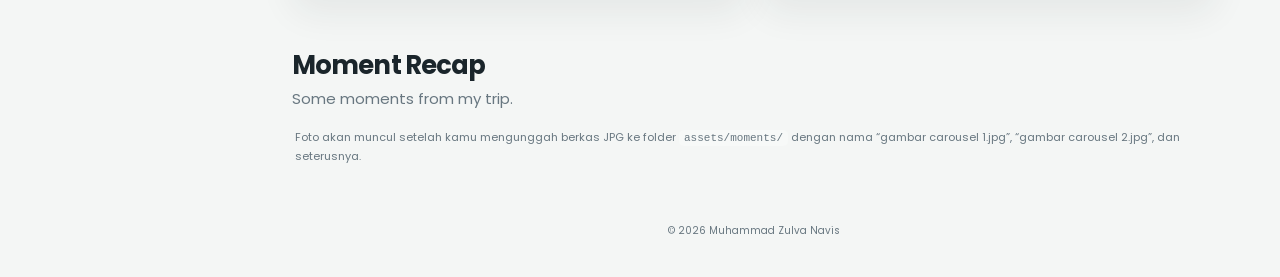
==== commit 344082b4: "Update index.html" ====
--- a/index.html
+++ b/index.html
@@ -29,7 +29,7 @@
         <div class="section-heading"><div><h2>Skills</h2></div><button class="button secondary" id="open-skills-dialog" type="button">View all skills &amp; tools</button></div>
         <div class="skills-grid">
           <section class="card skills-card"><div class="icon-tile"><img src="./assets/asset.degitaltools.svg" alt=""></div><p><p><h2>Digital Tools</h2><ul class="tag-list"><li>Microsoft Word</li><li>Microsoft Excel</li><li>Microsoft PowerPoint</li><li>Google Docs</li><li>Google Sheets</li><li>Google Drive</li><li>Canva</li><li>CapCut</li><li>Coretax Portal (E-Bupot)</li><li>Software Zahir Online</li></ul></section>
-          <section class="card skills-card"><div class="icon-tile"><img src="./assets/asset.professionalskill.svg" alt=""></div><p><p><h2>Professional Skills</h2><ul class="tag-list"><li>Management</li><li>Administration</li><li>Planning</li><li>Coordination</li><li>Communication</li><li>Problem Solving</li><li>Attention to Detail</li><li>10-Finger Typing</li><li>Data Recapitulation</li><li>Documentation</li><li>Organization</li><li>Teamwork</li></ul></section>
+          <section class="card skills-card"><div class="icon-tile"><img src="./assets/asset.professionalskill.svg" alt=""></div><p><p><h2>Professional Skills</h2><ul class="tag-list"><li>Management</li><li>Administration</li><li>Planning</li><li>Coordination</li><li>Communication</li><li>Problem Solving</li><li>Attention to Detail</li><li>10-Finger Typing</li><li>Data Recapitulation</li><li>Documentation</li></ul></section>
         </div>
         <dialog class="skills-dialog" id="skills-dialog" aria-labelledby="skills-dialog-title" aria-describedby="skills-dialog-description">
           <div class="skills-dialog-header"><div><p class="eyebrow">MUHAMMAD ZULVA NAVIS</p><h2 id="skills-dialog-title">Skills &amp; Digital Tools</h2></div><button class="skills-dialog-close" id="close-skills-dialog" type="button" aria-label="Close skills dialog" autofocus>×</button></div>
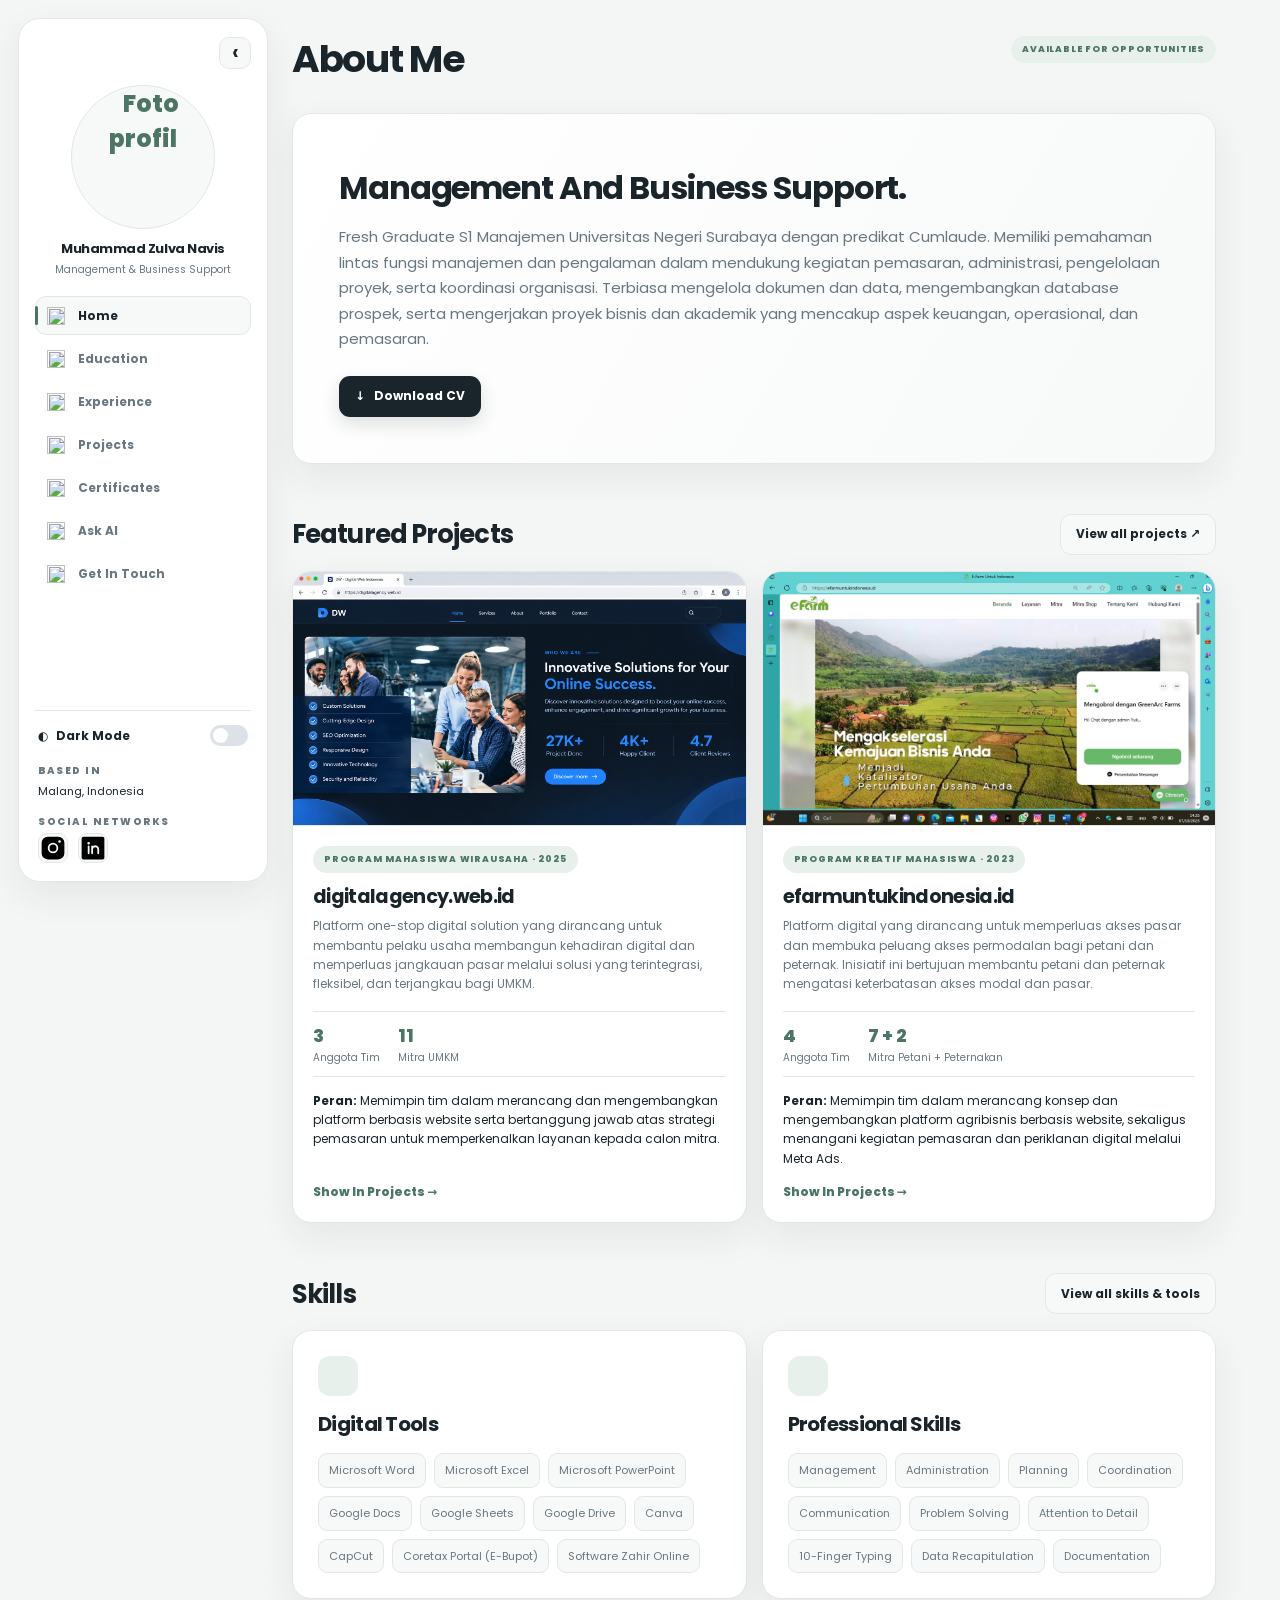
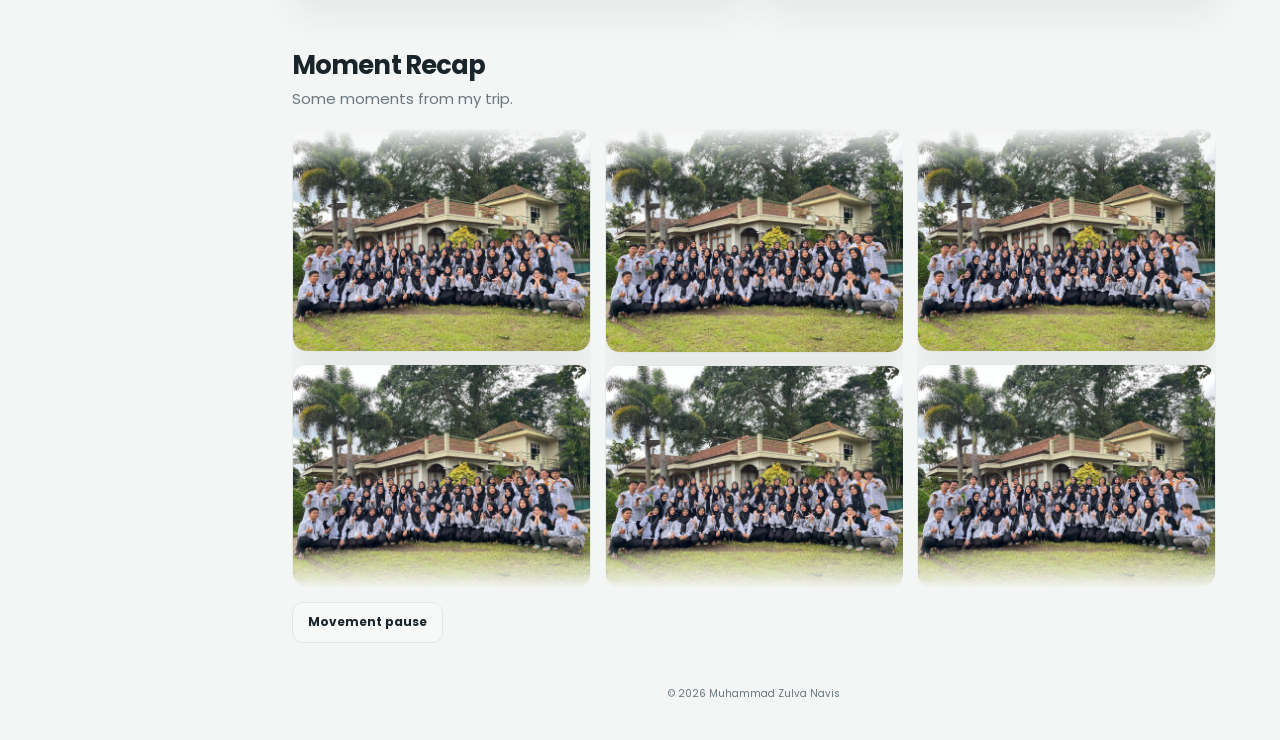
==== commit 2df46a63: "Update CV link and project details in index.html Updated the CV download link and added new project " ====
--- a/index.html
+++ b/index.html
@@ -13,7 +13,7 @@
       <header class="page-heading"><div><h1>About Me</h1></div><span class="status-pill">AVAILABLE FOR OPPORTUNITIES</span></header>
       <section class="card intro-card"><h2>Management And Business Support.</h2>
         <p>Fresh Graduate S1 Manajemen Universitas Negeri Surabaya dengan predikat Cumlaude. Memiliki pemahaman lintas fungsi manajemen dan pengalaman dalam mendukung kegiatan pemasaran, administrasi, pengelolaan proyek, serta koordinasi organisasi. Terbiasa mengelola dokumen dan data, mengembangkan database prospek, serta mengerjakan proyek bisnis dan akademik yang mencakup aspek keuangan, operasional, dan pemasaran.</p>
-        <a class="button primary" href="https://drive.google.com/file/d/15mM51XFR26ovUHd09dBPt7KfAtYAJ9aQ/view?usp=sharing" target="_blank" rel="noopener noreferrer">↓ &nbsp; Download CV</a>
+        <a class="button primary" href="https://drive.google.com/file/d/1IYKExqe-IWBKbUvaPJkZ_2SB_rPXUXzq/view?usp=sharing" target="_blank" rel="noopener noreferrer">↓ &nbsp; Download CV</a>
       </section>
       <section class="content-section"><div class="section-heading"><div><h2>Featured Projects</h2></div><a class="button secondary" href="projects/">View all projects ↗</a></div>
         <div class="project-grid">
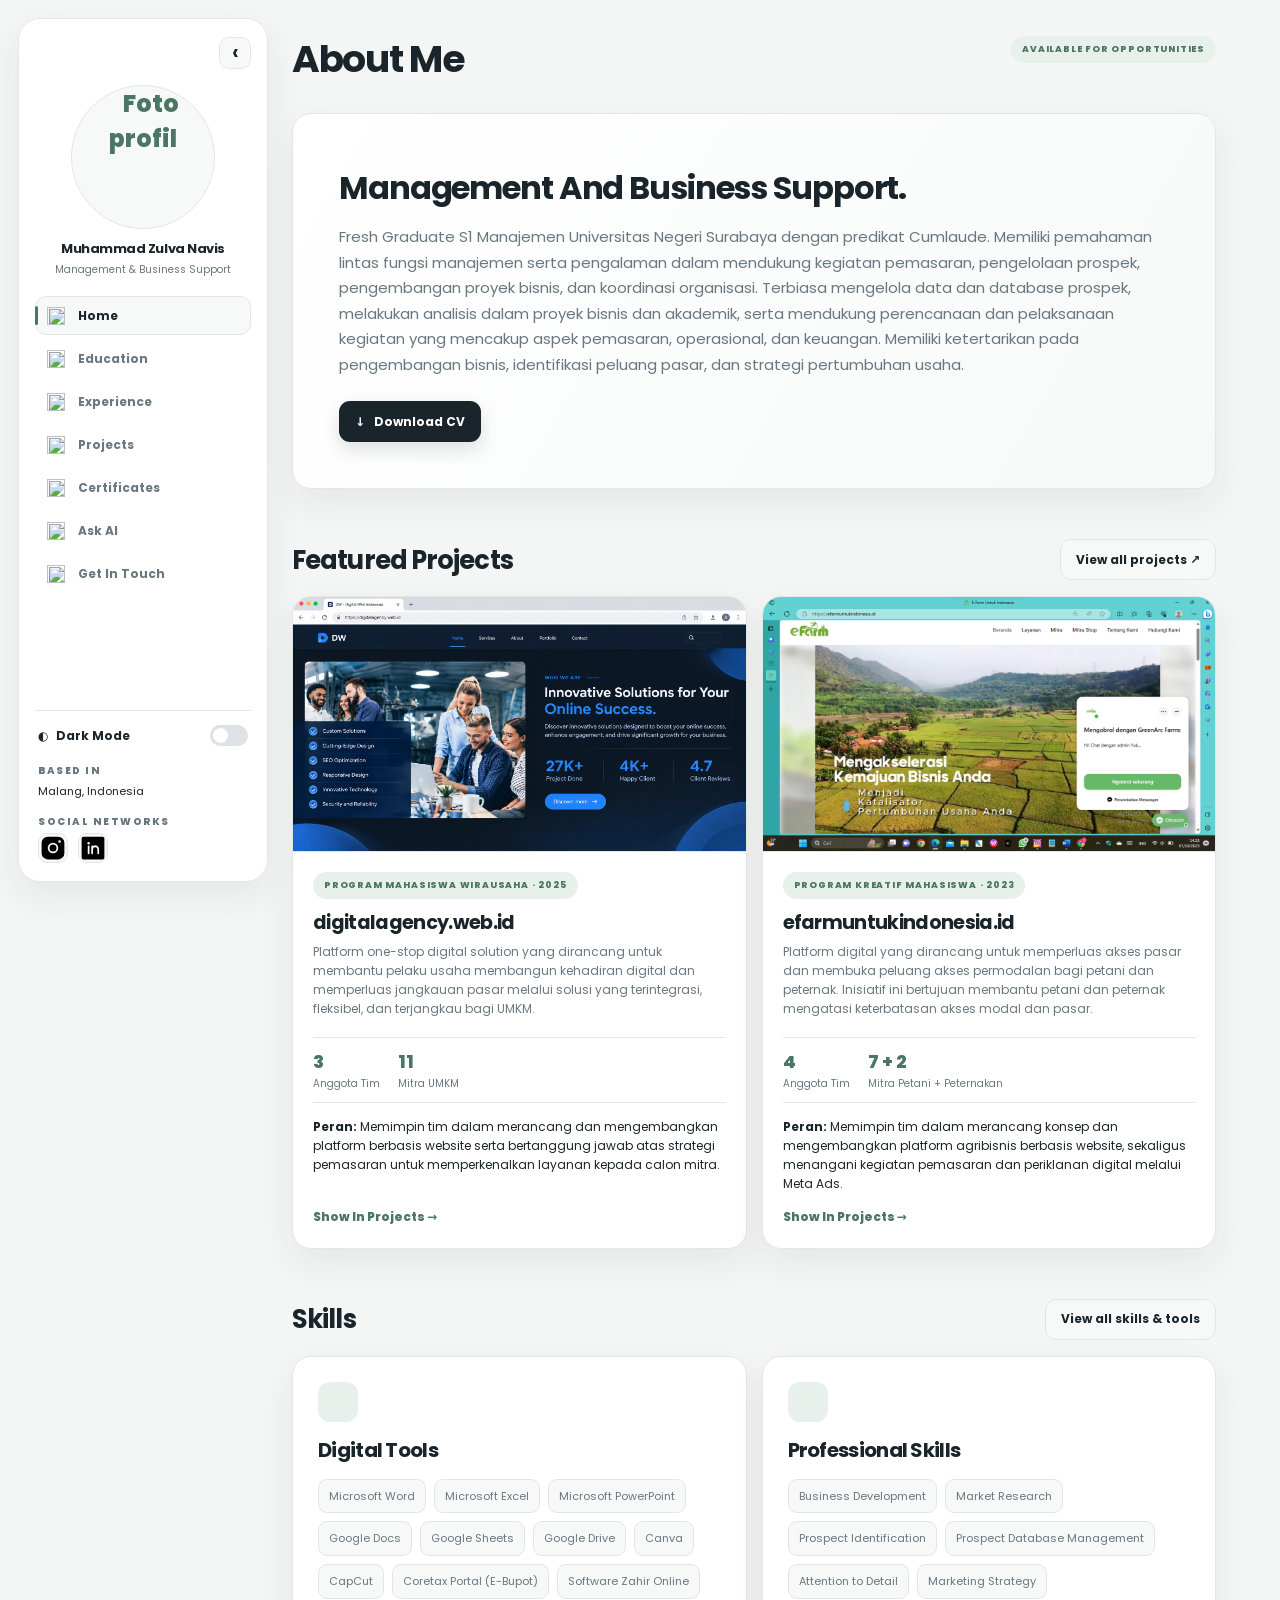
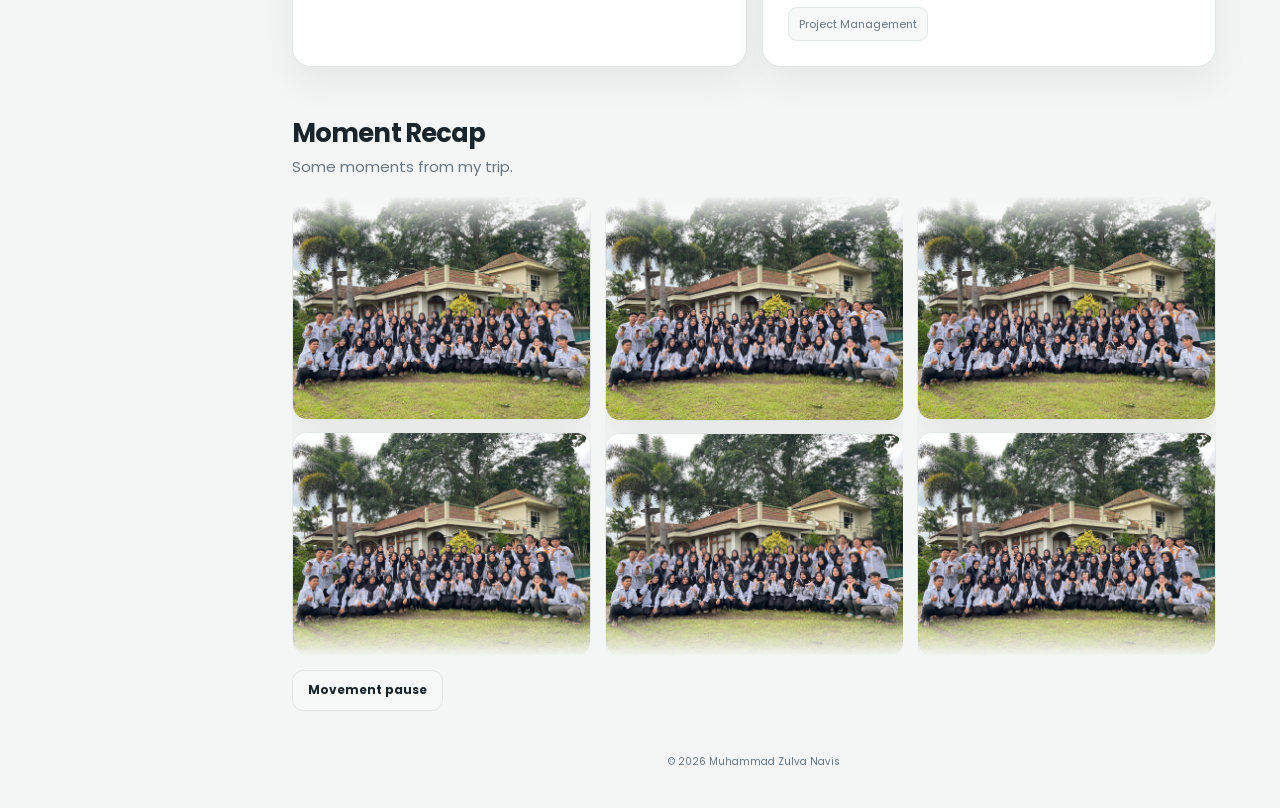
==== commit e882a272: "Revise portfolio content and skills section Updated the content in index.html to enhance the portfol" ====
--- a/index.html
+++ b/index.html
@@ -12,7 +12,7 @@
     <main class="main-content">
       <header class="page-heading"><div><h1>About Me</h1></div><span class="status-pill">AVAILABLE FOR OPPORTUNITIES</span></header>
       <section class="card intro-card"><h2>Management And Business Support.</h2>
-        <p>Fresh Graduate S1 Manajemen Universitas Negeri Surabaya dengan predikat Cumlaude. Memiliki pemahaman lintas fungsi manajemen dan pengalaman dalam mendukung kegiatan pemasaran, administrasi, pengelolaan proyek, serta koordinasi organisasi. Terbiasa mengelola dokumen dan data, mengembangkan database prospek, serta mengerjakan proyek bisnis dan akademik yang mencakup aspek keuangan, operasional, dan pemasaran.</p>
+        <p>Fresh Graduate S1 Manajemen Universitas Negeri Surabaya dengan predikat Cumlaude. Memiliki pemahaman lintas fungsi manajemen serta pengalaman dalam mendukung kegiatan pemasaran, pengelolaan prospek, pengembangan proyek bisnis, dan koordinasi organisasi. Terbiasa mengelola data dan database prospek, melakukan analisis dalam proyek bisnis dan akademik, serta mendukung perencanaan dan pelaksanaan kegiatan yang mencakup aspek pemasaran, operasional, dan keuangan. Memiliki ketertarikan pada pengembangan bisnis, identifikasi peluang pasar, dan strategi pertumbuhan usaha.</p>
         <a class="button primary" href="https://drive.google.com/file/d/1IYKExqe-IWBKbUvaPJkZ_2SB_rPXUXzq/view?usp=sharing" target="_blank" rel="noopener noreferrer">↓ &nbsp; Download CV</a>
       </section>
       <section class="content-section"><div class="section-heading"><div><h2>Featured Projects</h2></div><a class="button secondary" href="projects/">View all projects ↗</a></div>
@@ -29,13 +29,13 @@
         <div class="section-heading"><div><h2>Skills</h2></div><button class="button secondary" id="open-skills-dialog" type="button">View all skills &amp; tools</button></div>
         <div class="skills-grid">
           <section class="card skills-card"><div class="icon-tile"><img src="./assets/asset.degitaltools.svg" alt=""></div><p><p><h2>Digital Tools</h2><ul class="tag-list"><li>Microsoft Word</li><li>Microsoft Excel</li><li>Microsoft PowerPoint</li><li>Google Docs</li><li>Google Sheets</li><li>Google Drive</li><li>Canva</li><li>CapCut</li><li>Coretax Portal (E-Bupot)</li><li>Software Zahir Online</li></ul></section>
-          <section class="card skills-card"><div class="icon-tile"><img src="./assets/asset.professionalskill.svg" alt=""></div><p><p><h2>Professional Skills</h2><ul class="tag-list"><li>Management</li><li>Administration</li><li>Planning</li><li>Coordination</li><li>Communication</li><li>Problem Solving</li><li>Attention to Detail</li><li>10-Finger Typing</li><li>Data Recapitulation</li><li>Documentation</li></ul></section>
+          <section class="card skills-card"><div class="icon-tile"><img src="./assets/asset.professionalskill.svg" alt=""></div><p><p><h2>Professional Skills</h2><ul class="tag-list"><li>Business Development</li><li>Market Research</li><li>Prospect Identification</li><li>Prospect Database Management</li><li>Attention to Detail</li><li>Marketing Strategy</li><li>Project Management</li></ul></section>
         </div>
         <dialog class="skills-dialog" id="skills-dialog" aria-labelledby="skills-dialog-title" aria-describedby="skills-dialog-description">
           <div class="skills-dialog-header"><div><p class="eyebrow">MUHAMMAD ZULVA NAVIS</p><h2 id="skills-dialog-title">Skills &amp; Digital Tools</h2></div><button class="skills-dialog-close" id="close-skills-dialog" type="button" aria-label="Close skills dialog" autofocus>×</button></div>
           <div class="skills-dialog-content"><p class="muted" id="skills-dialog-description">Complete list of professional skills and digital tools.</p>
-            <section class="skills-dialog-section" aria-labelledby="dialog-tools-title"><h3 id="dialog-tools-title">Digital Tools</h3><ul class="tag-list"><li>Microsoft Word</li><li>Microsoft Excel</li><li>Microsoft PowerPoint</li><li>Google Docs</li><li>Google Sheets</li><li>Google Drive</li><li>Canva</li><li>CapCut</li><li>Coretax Portal (E-Bupot)</li><li>Software Zahir Online</li></ul></section>
-            <section class="skills-dialog-section" aria-labelledby="dialog-professional-title"><h3 id="dialog-professional-title">Professional Skills</h3><ul class="tag-list"><li>Management</li><li>Administration</li><li>Planning</li><li>Coordination</li><li>Communication</li><li>Problem Solving</li><li>Attention to Detail</li><li>10-Finger Typing</li><li>Data Recapitulation</li><li>Documentation</li><li>Organization</li><li>Teamwork</li></ul></section>
+            <section class="skills-dialog-section" aria-labelledby="dialog-tools-title"><h3 id="dialog-tools-title">Digital Tools</h3><ul class="tag-list"><li>Microsoft Word</li><li>Microsoft Excel</li><li>Microsoft PowerPoint</li><li>Google Docs</li><li>Google Sheets</li><li>Google Drive</li><li>Canva</li><li>CapCut</li><li>Coretax Portal (E-Bupot)</li><li>Software Zahir Online</li><li>ChatGPT</li><li>Gemini</li><li>Copilot</li></ul></section>
+            <section class="skills-dialog-section" aria-labelledby="dialog-professional-title"><h3 id="dialog-professional-title">Professional Skills</h3><ul class="tag-list"><li>Business Development</li><li>Market Research</li><li>Prospect Identification</li><li>Prospect Database Management</li><li>Attention to Detail</li><li>Marketing Strategy</li><li>Project Management</li><li>Communication</li><li>Coordination</li><li>Problem Solving</li><li>10-Finger Typing</li><li>Data Management</li><li>Administration</li><li>Documentation</li><li>Data Recapitulation</li><li>Teamwork</li><li>Planning</li></ul></section>
           </div>
         </dialog>
       </section>
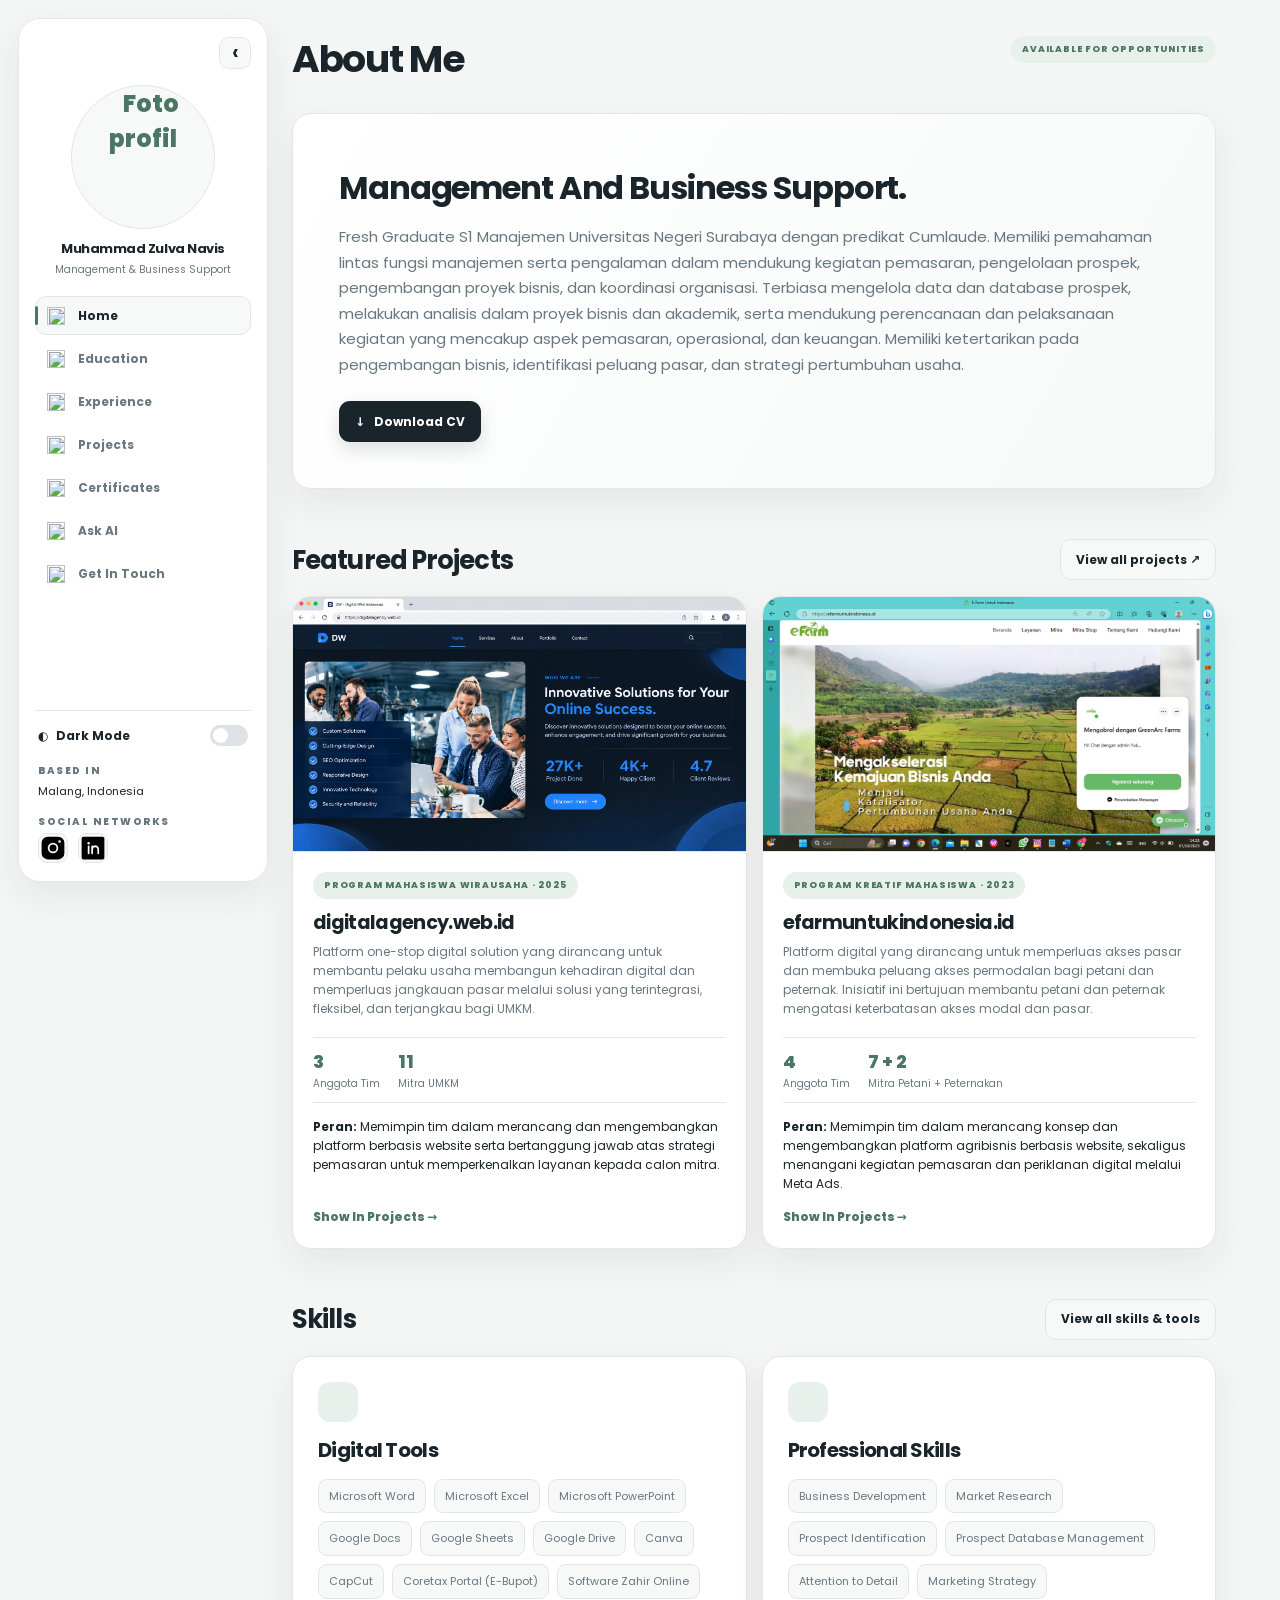
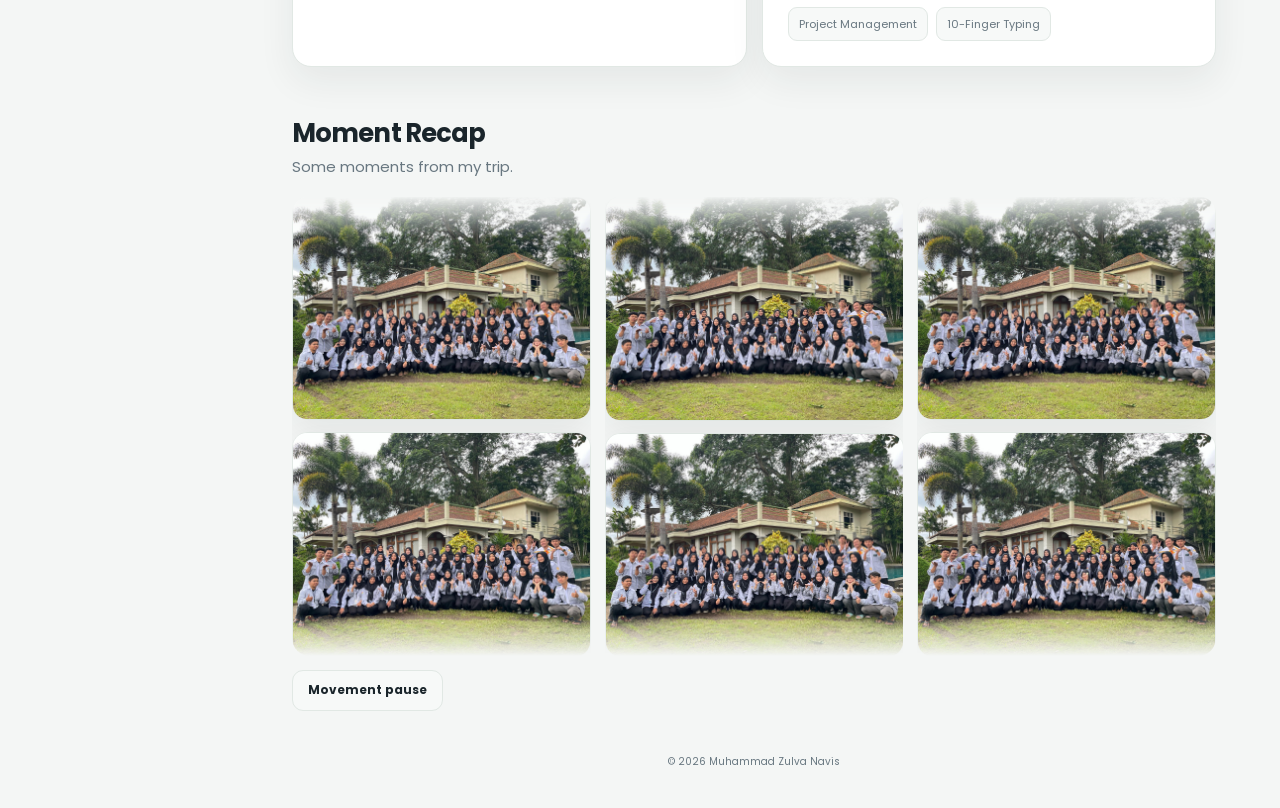
==== commit 8e6d9ae6: "Fix HTML encoding issues in index.html" ====
--- a/index.html
+++ b/index.html
@@ -29,7 +29,7 @@
         <div class="section-heading"><div><h2>Skills</h2></div><button class="button secondary" id="open-skills-dialog" type="button">View all skills &amp; tools</button></div>
         <div class="skills-grid">
           <section class="card skills-card"><div class="icon-tile"><img src="./assets/asset.degitaltools.svg" alt=""></div><p><p><h2>Digital Tools</h2><ul class="tag-list"><li>Microsoft Word</li><li>Microsoft Excel</li><li>Microsoft PowerPoint</li><li>Google Docs</li><li>Google Sheets</li><li>Google Drive</li><li>Canva</li><li>CapCut</li><li>Coretax Portal (E-Bupot)</li><li>Software Zahir Online</li></ul></section>
-          <section class="card skills-card"><div class="icon-tile"><img src="./assets/asset.professionalskill.svg" alt=""></div><p><p><h2>Professional Skills</h2><ul class="tag-list"><li>Business Development</li><li>Market Research</li><li>Prospect Identification</li><li>Prospect Database Management</li><li>Attention to Detail</li><li>Marketing Strategy</li><li>Project Management</li></ul></section>
+          <section class="card skills-card"><div class="icon-tile"><img src="./assets/asset.professionalskill.svg" alt=""></div><p><p><h2>Professional Skills</h2><ul class="tag-list"><li>Business Development</li><li>Market Research</li><li>Prospect Identification</li><li>Prospect Database Management</li><li>Attention to Detail</li><li>Marketing Strategy</li><li>Project Management</li><li>10-Finger Typing</li></ul></section>
         </div>
         <dialog class="skills-dialog" id="skills-dialog" aria-labelledby="skills-dialog-title" aria-describedby="skills-dialog-description">
           <div class="skills-dialog-header"><div><p class="eyebrow">MUHAMMAD ZULVA NAVIS</p><h2 id="skills-dialog-title">Skills &amp; Digital Tools</h2></div><button class="skills-dialog-close" id="close-skills-dialog" type="button" aria-label="Close skills dialog" autofocus>×</button></div>
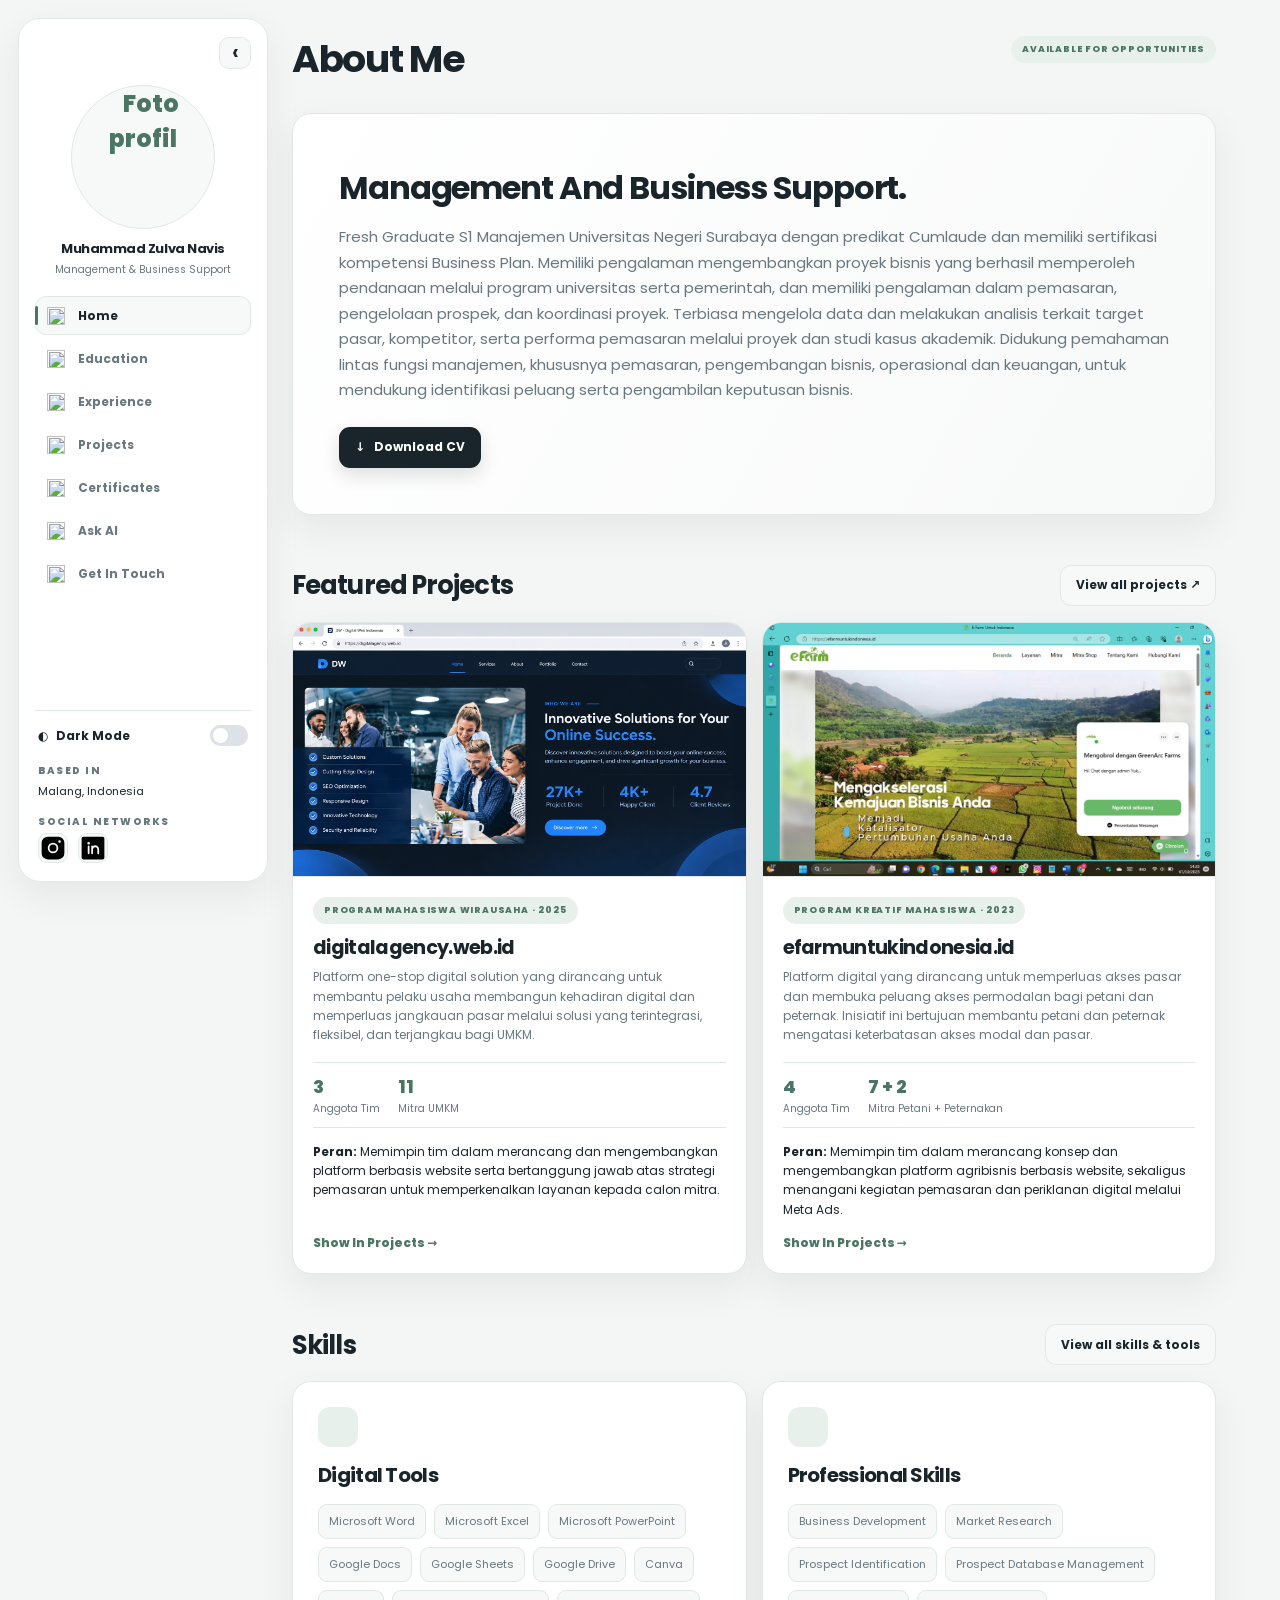
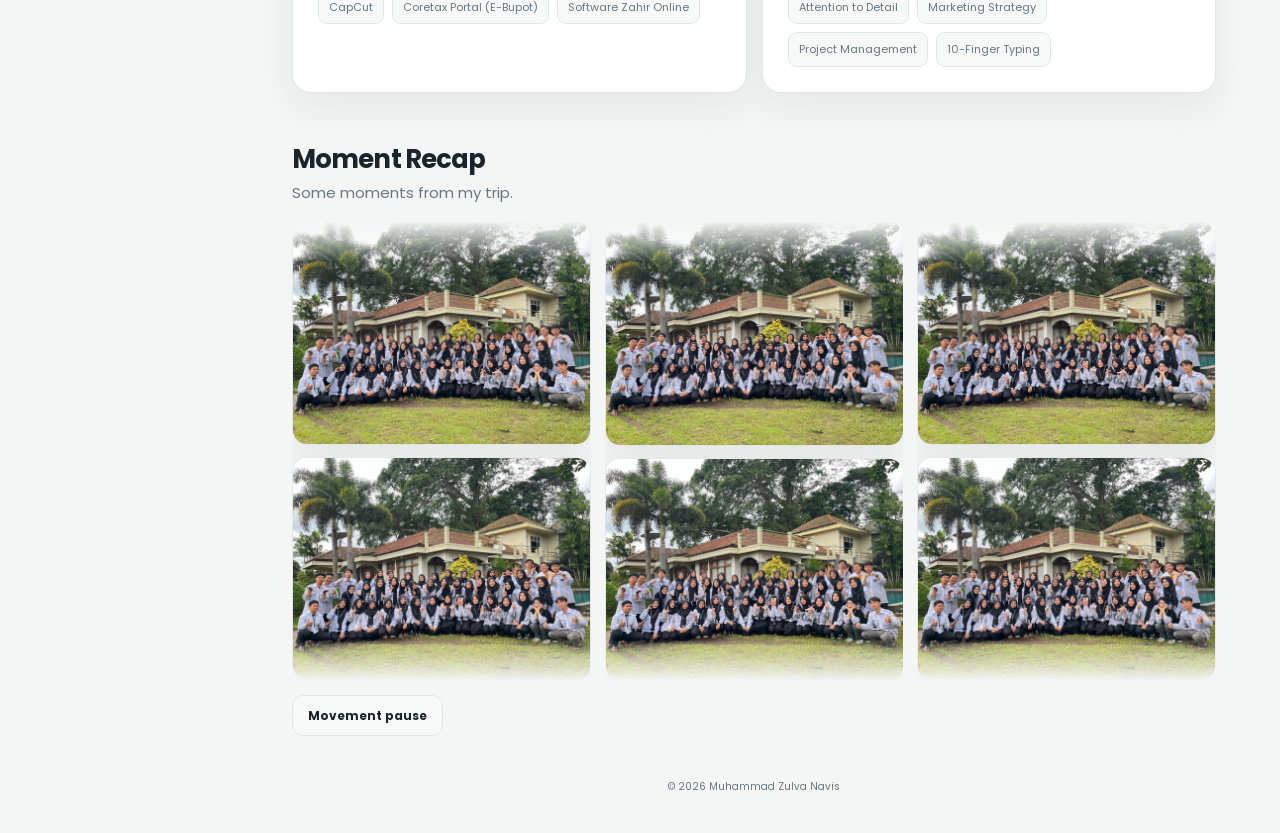
==== commit 90b52df4: "Enhance About Me section with qualifications Updated the 'About Me' section to include additional qu" ====
--- a/index.html
+++ b/index.html
@@ -12,8 +12,8 @@
     <main class="main-content">
       <header class="page-heading"><div><h1>About Me</h1></div><span class="status-pill">AVAILABLE FOR OPPORTUNITIES</span></header>
       <section class="card intro-card"><h2>Management And Business Support.</h2>
-        <p>Fresh Graduate S1 Manajemen Universitas Negeri Surabaya dengan predikat Cumlaude. Memiliki pemahaman lintas fungsi manajemen serta pengalaman dalam mendukung kegiatan pemasaran, pengelolaan prospek, pengembangan proyek bisnis, dan koordinasi organisasi. Terbiasa mengelola data dan database prospek, melakukan analisis dalam proyek bisnis dan akademik, serta mendukung perencanaan dan pelaksanaan kegiatan yang mencakup aspek pemasaran, operasional, dan keuangan. Memiliki ketertarikan pada pengembangan bisnis, identifikasi peluang pasar, dan strategi pertumbuhan usaha.</p>
-        <a class="button primary" href="https://drive.google.com/file/d/1IYKExqe-IWBKbUvaPJkZ_2SB_rPXUXzq/view?usp=sharing" target="_blank" rel="noopener noreferrer">↓ &nbsp; Download CV</a>
+        <p>Fresh Graduate S1 Manajemen Universitas Negeri Surabaya dengan predikat Cumlaude dan memiliki sertifikasi kompetensi Business Plan. Memiliki pengalaman mengembangkan proyek bisnis yang berhasil memperoleh pendanaan melalui program universitas serta pemerintah, dan memiliki pengalaman dalam pemasaran, pengelolaan prospek, dan koordinasi proyek. Terbiasa mengelola data dan melakukan analisis terkait target pasar, kompetitor, serta performa pemasaran melalui proyek dan studi kasus akademik. Didukung pemahaman lintas fungsi manajemen, khususnya pemasaran, pengembangan bisnis, operasional dan keuangan, untuk mendukung identifikasi peluang serta pengambilan keputusan bisnis.</p>
+        <a class="button primary" href="https://drive.google.com/file/d/1sHfo0qTTLeJnZ3lGehuAeKjBLAsWuOI5/view?usp=sharing" target="_blank" rel="noopener noreferrer">↓ &nbsp; Download CV</a>
       </section>
       <section class="content-section"><div class="section-heading"><div><h2>Featured Projects</h2></div><a class="button secondary" href="projects/">View all projects ↗</a></div>
         <div class="project-grid">
@@ -54,3 +54,4 @@
   </div><script src="script.js"></script>
 </body>
 </html>
+
